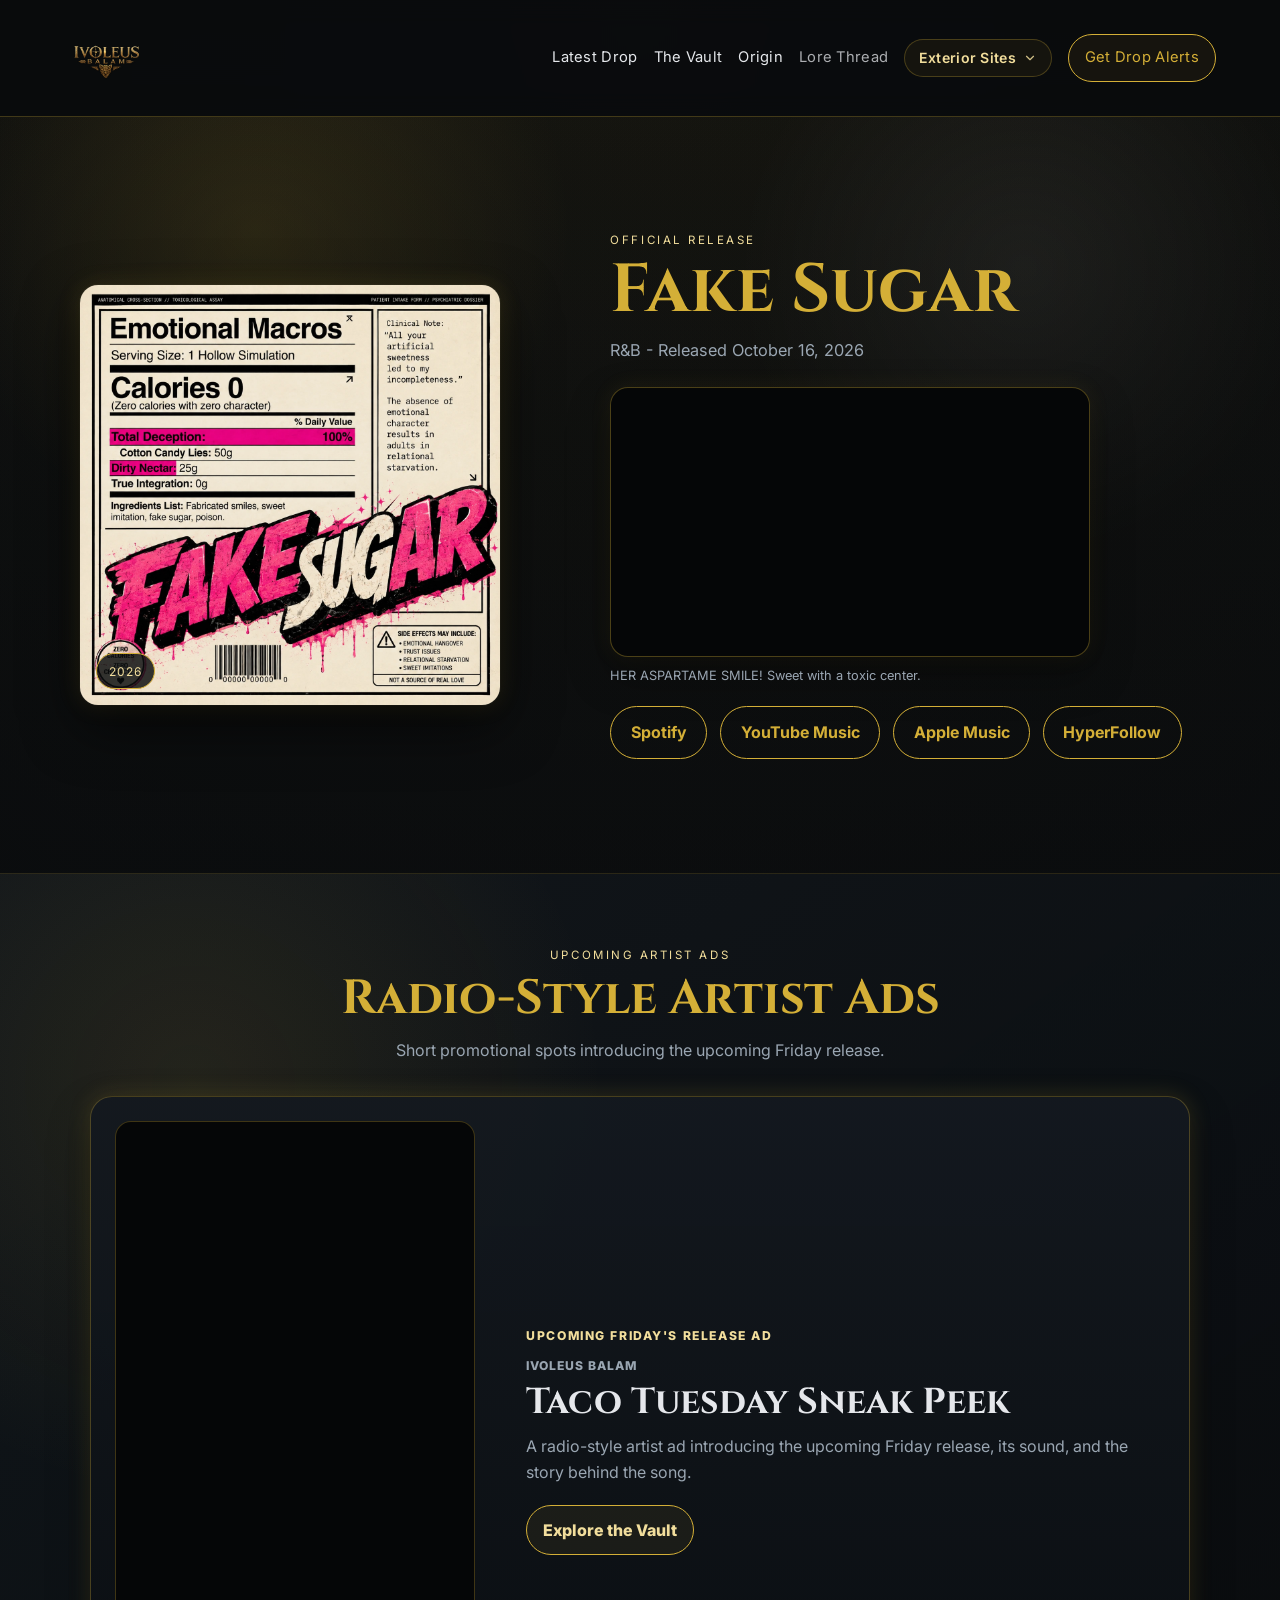
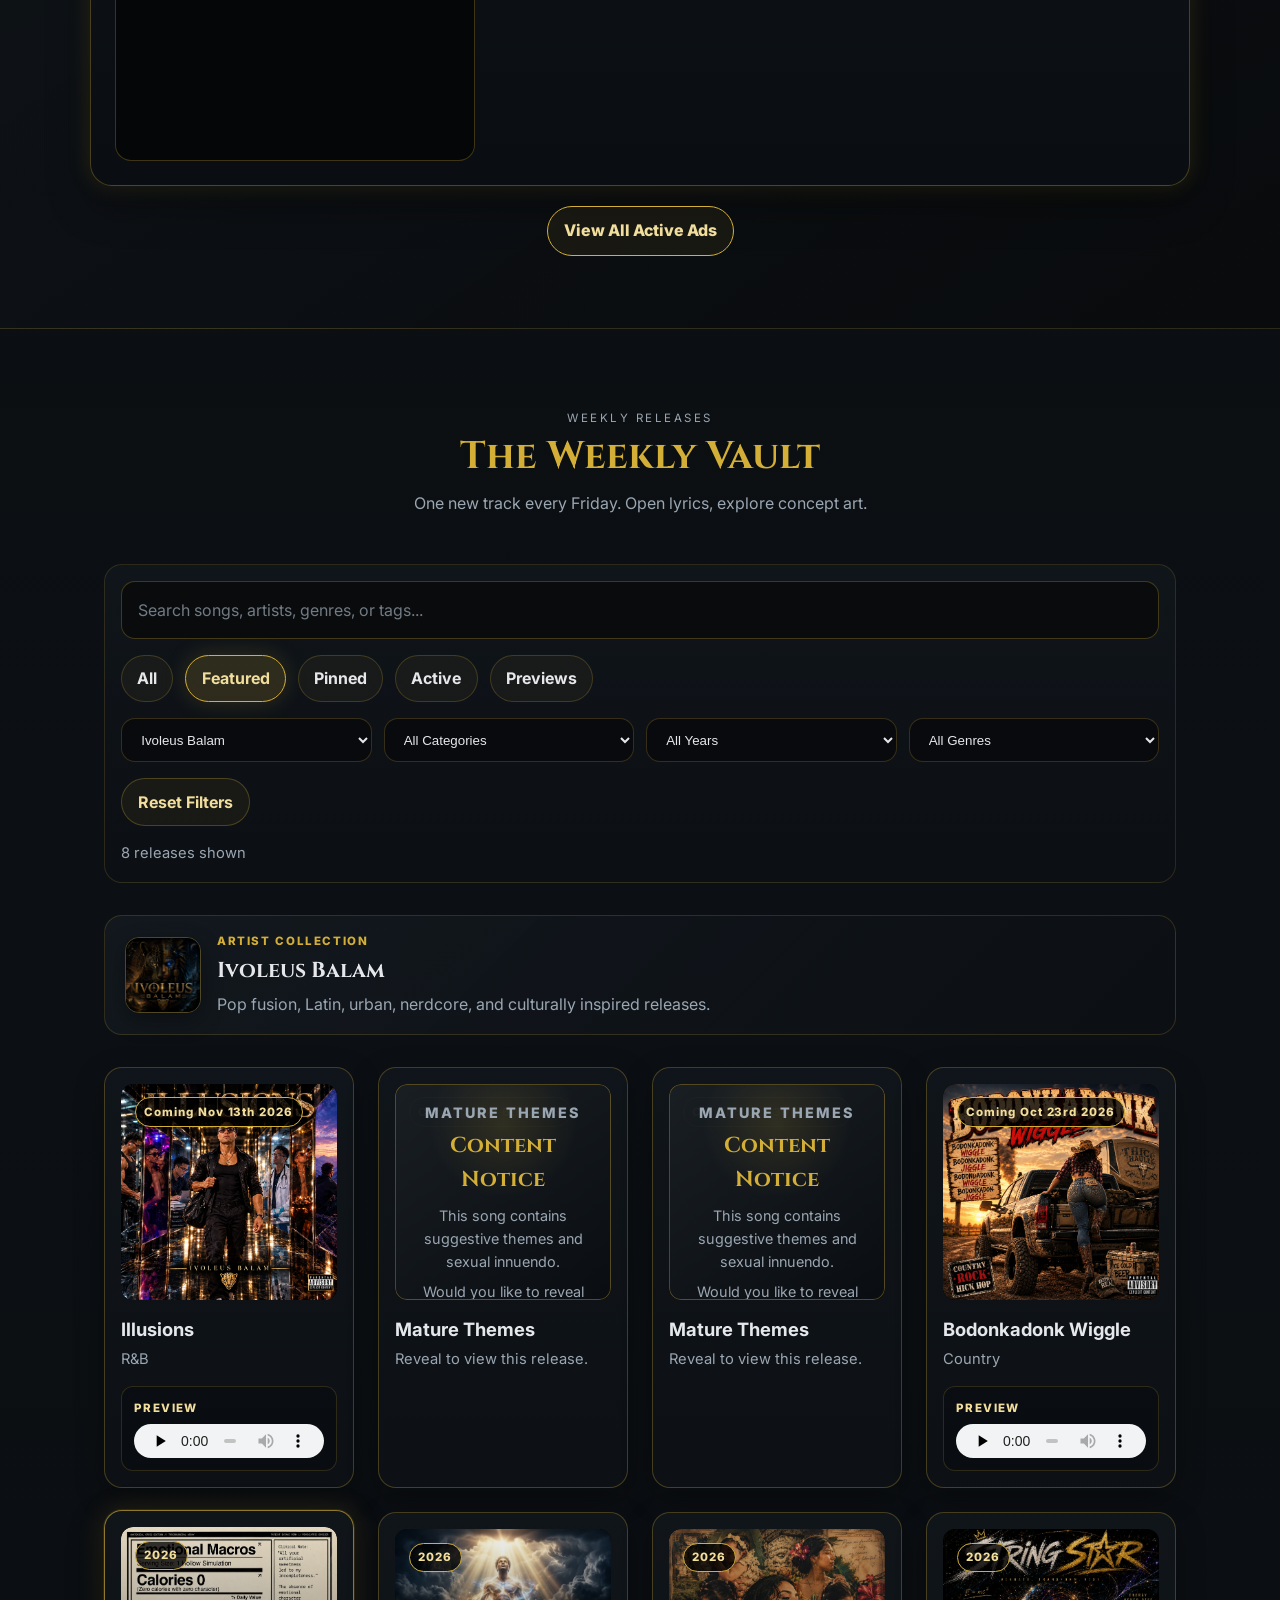
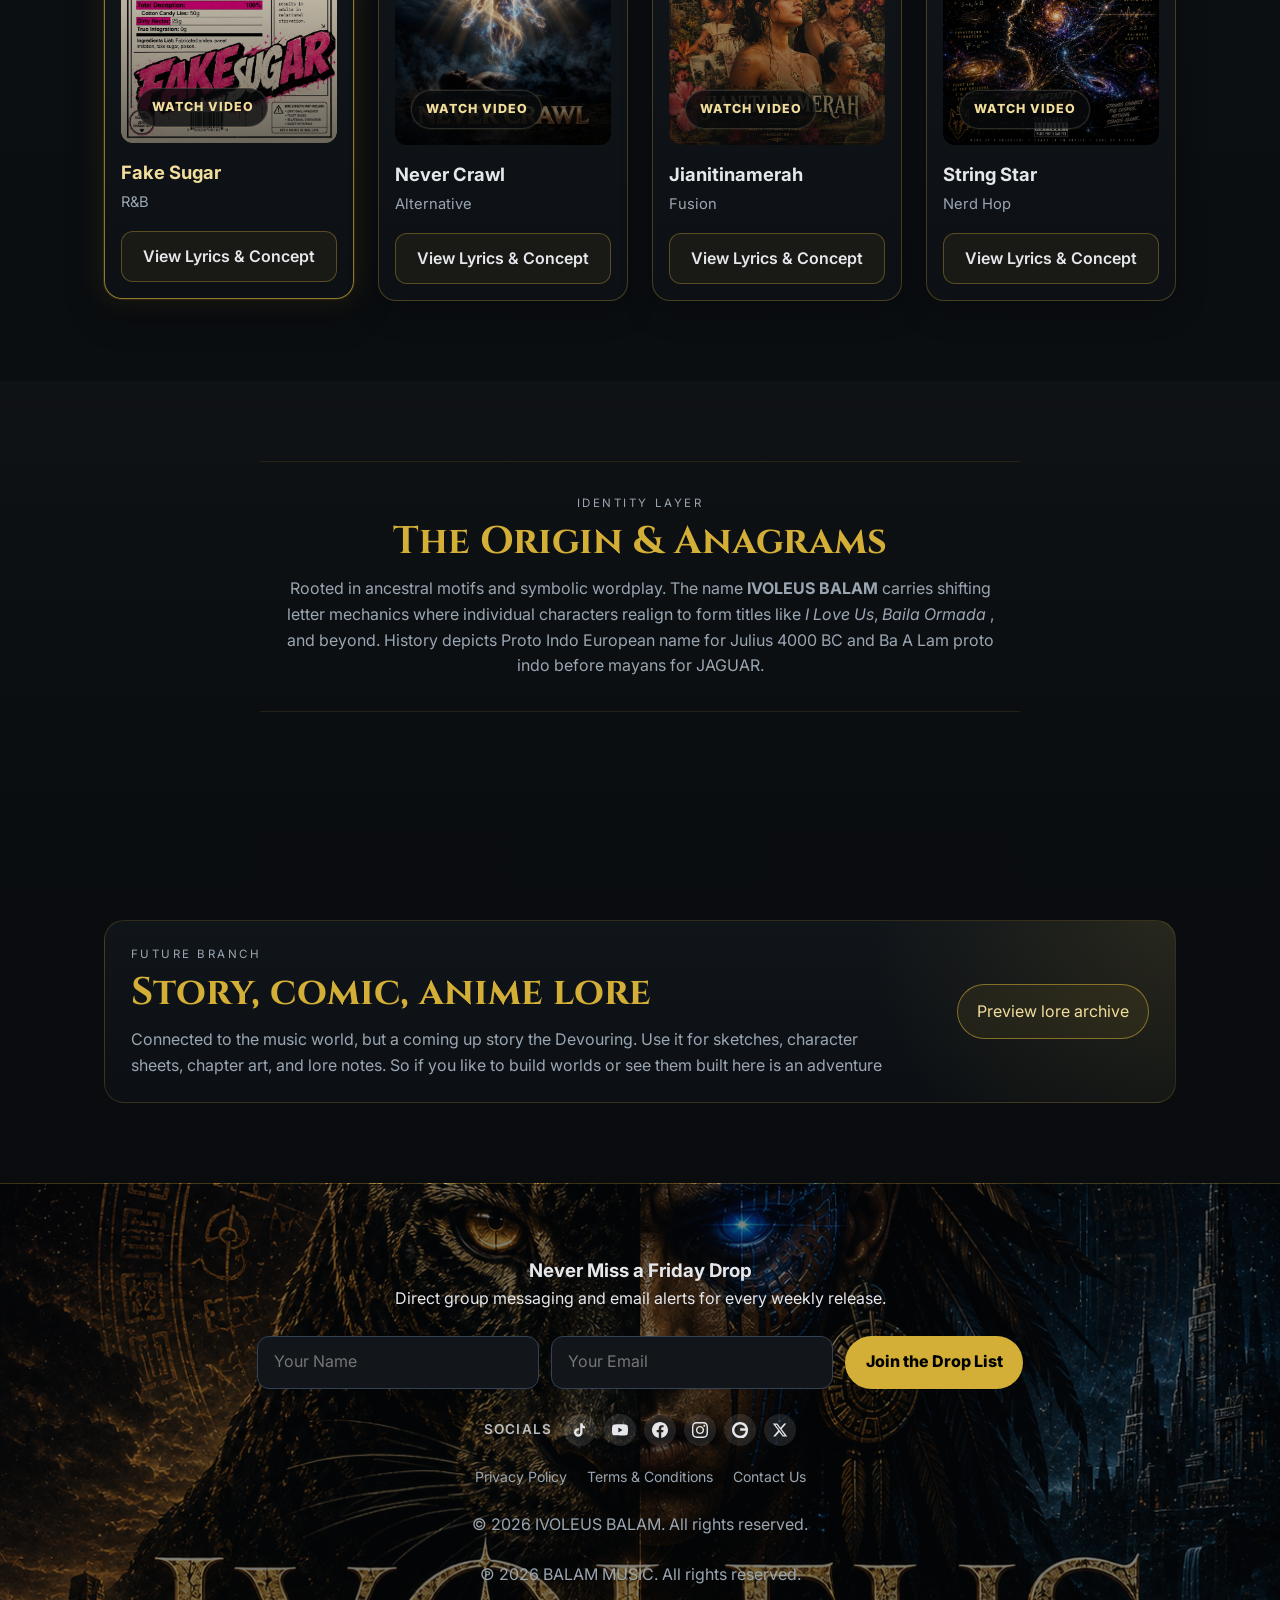
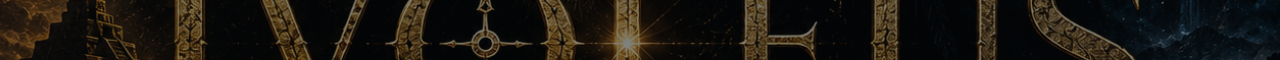
==== index.html @ 0737fce9 "fixed hero not" ====
<!DOCTYPE html>
<html lang="en">
<head>
  <meta charset="UTF-8">
  <meta name="viewport" content="width=device-width, initial-scale=1.0">
  <meta name="description" content="IVOLEUS BALAM official music vault with weekly releases, lyrics, and concept art.">




  <!-- Web App Manifest link for Android/Chrome -->
<link rel="manifest" href="assets/data/manifest.json" />
<meta name="theme-color" content="#ffffff" />

<!-- iOS / Apple Specific Meta Tags -->
<meta name="apple-mobile-web-app-capable" content="yes" />
<meta name="apple-mobile-web-app-status-bar-style" content="black-translucent" />
<meta name="apple-mobile-web-app-title" content="App Name" />

<link rel="icon" type="image/x-icon" href="/favicon.ico">
  <link rel="icon" type="image/png" sizes="32x32" href="https://ivoleusbalam.com/assets/images/ivoleus.png">
  <link rel="icon" type="image/png" sizes="16x16" href="https://ivoleusbalam.com/assets/images/ivoleus.png">

<!-- iOS Home Screen App Icon -->
<link rel="apple-touch-icon" href="https://ivoleusbalam.com/assets/images/ivoleus.png" />
<link rel="apple-touch-icon" sizes="180x180" href="https://ivoleusbalam.com/assets/images/ivoleus.png" />
  <!-- Primary Open Graph Tags -->
<meta property="og:title" content="Ivoleus Music Drop-Lists" />
<meta property="og:description" content="Official website for ivoleus Balam. Stream the latest tracks, watch music videos on YouTube, and listen on Spotify, Apple Music, and Amazon Music." />
<meta property="og:image" content="https://ivoleusbalam.com/assets/images/ivoleus.png" />
<meta property="og:url" content="https://ivoleusbalam.com" />
<meta property="og:type" content="website" />
<meta name="twitter:card" content="summary_large_image" />
<meta name="twitter:image" content="https://ivoleusbalam.com/assets/images/ivoleus.png" />
<!-- Meta Pixel Code -->
<script>
!function(f,b,e,v,n,t,s)
{if(f.fbq)return;n=f.fbq=function(){n.callMethod?
n.callMethod.apply(n,arguments):n.queue.push(arguments)};
if(!f._fbq)f._fbq=n;n.push=n;n.loaded=!0;n.version='2.0';
n.queue=[];t=b.createElement(e);t.async=!0;
t.src=v;s=b.getElementsByTagName(e)[0];
s.parentNode.insertBefore(t,s)}(window, document,'script',
'https://connect.facebook.net/en_US/fbevents.js');
fbq('init', '1339249984859421');
fbq('track', 'PageView');
</script>
<noscript><img height="1" width="1" style="display:none"
src="https://www.facebook.com/tr?id=1339249984859421&ev=PageView&noscript=1"
/></noscript>
<!-- End Meta Pixel Code -->

<!-- Optional Twitter/X Card Support -->

  <title>IVOLEUS BALAM | Official Music Vault</title>
  <link rel="preconnect" href="https://fonts.googleapis.com">
  <link rel="preconnect" href="https://fonts.gstatic.com" crossorigin>
  <link rel="stylesheet" href="assets/style/style.css">
  <link href="https://fonts.googleapis.com/css2?family=Cinzel:wght@500;700;900&family=Inter:wght@300;400;600;700&display=swap" rel="stylesheet">
<!-- Basic Meta Tags -->
<meta name="description" content="Official website for ivoleus Balam. Stream the latest tracks, watch music videos on YouTube, and listen on Spotify, Apple Music, and Amazon Music.">

<!-- Open Graph / Facebook / iMessage Tags -->
<meta property="og:type" content="website">
<meta property="og:url" content="https://ivoleusbalam.com/">
<meta property="og:title" content="Ivoleus Balam | Official Music & Releases">
<meta property="og:description" content="Stream the latest releases, watch official music videos, and find all streaming platforms.">
<meta property="og:image" content="https://ivoleusbalam.com/social-preview.png">

<!-- Twitter Card Tags -->
<meta name="twitter:card" content="summary_large_image">
<meta name="twitter:title" content="Ivoleus Balam | Official Music & Releases">
<meta name="twitter:description" content="Stream the latest releases, watch official music videos, and find all streaming platforms.">
<meta name="twitter:image" content="https://ivoleusbalam.com/social-preview.png">

</head>
<body>
  <a class="skip-link" href="#featured">Skip to content</a>

  <header class="navbar">
    <div class="logo-container">
      <img src="assets/images/logo.png" alt="Ivoleus Balam emblem" class="nav-logo">
    </div>
    <nav class="nav-links" aria-label="Primary">
      <a href="#featured">Latest Drop</a>
      <a href="#vault">The Vault</a>
      <a href="#about">Origin</a>
      <a class="nav-link-subtle" href="lore.html">Lore Thread</a>

      <div class="nav-dropdown" id="external-sites-dropdown">
        <button 
          type="button" 
          class="dropdown-trigger" 
          aria-expanded="false" 
          aria-haspopup="true"
          id="dropdown-trigger-btn"
        >
          <span>Exterior Sites</span>
          <svg class="dropdown-arrow" viewBox="0 0 24 24" width="14" height="14" fill="none" stroke="currentColor" stroke-width="2" stroke-linecap="round" stroke-linejoin="round">
            <polyline points="6 9 12 15 18 9"></polyline>
          </svg>
        </button>

        <ul class="dropdown-menu" role="menu" aria-labelledby="dropdown-trigger-btn">
          <li role="none">
            <a href="https://www.amazon.com/s?k=yo+voy+ivoleus+balam&crid=3LBBTJWZ65AWC&sprefix=yo+voy+ivoleus+bala%2Caps%2C390&ref=nb_sb_noss_1" target="_blank" rel="noopener noreferrer" role="menuitem" class="dropdown-item">
              <span class="item-title">Amazon</span>
              <span class="item-desc">Purchase</span>
            </a>
          </li>
          <li role="none">
            <a href="https://music.apple.com/us/artist/ivoleus-balam/6800446227" target="_blank" rel="noopener noreferrer" role="menuitem" class="dropdown-item">
              <span class="item-title">Apple Music</span>
              <span class="item-desc">Lossless audio</span>
            </a>
          </li>
          <li role="none">
            <a href="https://www.iheart.com/artist/ivoleus-balam-51867255/songs/yo-voy-424318050" target="_blank" rel="noopener noreferrer" role="menuitem" class="dropdown-item">
              <span class="item-title">I Heart Radio</span>
              <span class="item-desc">Fire</span>
            </a>
          </li>
          <li role="none">
            <a href="https://ubgreater.online" target="_blank" rel="noopener noreferrer" role="menuitem" class="dropdown-item">
              <span class="item-title">UB Greater</span>
              <span class="item-desc">UB Greater MERCH</span>
            </a>
          </li>
          <li class="dropdown-divider" role="separator"></li>
          <li role="none">
            <a href="https://esmeraldastreasures.myshopify.com" target="_blank" rel="noopener noreferrer" role="menuitem" class="dropdown-item">
              <span class="item-title">Esmeraldas Treaures</span>
              <span class="item-desc">Unique Artistic Crystals and More</span>
            </a>
          </li>
          </ul>
      </div>

      <a href="#subscribe" class="btn-primary-sm">Get Drop Alerts</a>

      

    </nav>
  </header>

  <main>
    <section id="featured" class="hero">
      <div class="hero-overlay" aria-hidden="true"></div>
      <div class="hero-content">
        <div class="artwork-wrapper">
          <img id="hero-cover" src="assets/images/ivoleus.png" alt="Music-cover" class="hero-cover">
          <div id="hero-content-gate" class="content-gate hero-content-gate" hidden></div>
          <span id="hero-badge" class="badge">Week 01 Single</span>
        </div>
        <div class="player-details">
          <p id="hero-eyebrow" class="eyebrow">Official Release</p>
          <h1 id="hero-title" class="track-title">IVOLEUS</h1>
          <p id="hero-meta" class="track-meta">Pop fusion - Released this Friday</p>

          <div class="audio-container">
            <div id="hero-video-player" hidden>
              <div class="hero-youtube-frame">
                <iframe
                  id="hero-youtube-embed"
                  title="Featured YouTube video"
                  loading="lazy"
                  allow="accelerometer; autoplay; clipboard-write; encrypted-media; gyroscope; picture-in-picture; web-share"
                  allowfullscreen></iframe>
              </div>
              <p class="hero-video-note">HER ASPARTAME SMILE! Sweet with a toxic center.</p>
            </div>

            <div id="hero-video-placeholder" class="hero-video-placeholder" hidden>
              The official video will appear here when it is ready.
            </div>

            <div id="hero-preview-player" class="hero-preview-player" hidden>
              <div class="hero-preview-header">
                <div>
                  <p class="hero-preview-kicker">Coming Soon Preview</p>
                  <strong>Listen before the drop</strong>
                </div>
                <span class="hero-preview-badge">Preview</span>
              </div>
              <div class="hero-preview-wave" aria-hidden="true">
                <span></span><span></span><span></span><span></span><span></span><span></span><span></span><span></span><span></span><span></span><span></span><span></span>
              </div>
              <audio id="hero-preview-audio" controls preload="none" aria-label="Featured track preview"></audio>
              <p class="hero-preview-note">A short preview from the upcoming release.</p>
            </div>
          </div>

          <div id="hero-streaming-links" class="streaming-links" aria-label="Streaming links"></div>
        </div>
      </div>
    </section>

    <section id="sneak-peek-section" class="sneak-peek-section" hidden>
      <div class="sneak-peek-inner">
        <div class="sneak-peek-heading">
          <p class="section-kicker">Upcoming artist ads</p>
          <h2>Radio-Style Artist Ads</h2>
          <p>Short promotional spots introducing the upcoming Friday release.</p>
        </div>
        <div id="scheduled-artist-ad" aria-live="polite">
          <p class="sneak-peek-empty">Loading artist ads...</p>
        </div>
        <div class="sneak-peek-directory-link">
          <a id="sneak-peek-all-ads" class="sneak-peek-link" href="ads.html" hidden>View All Active Ads</a>
        </div>
      </div>
    </section>

    <section id="vault" class="vault-section">
      <div class="section-header">
        <p class="section-kicker">Weekly releases</p>
        <h2>The Weekly Vault</h2>
        <p>One new track every Friday. Open lyrics, explore concept art.</p>
      </div>

      <div class="vault-tools" aria-label="Vault search and filters">
        <label class="vault-search">
          <span class="sr-only">Search the vault</span>
          <input id="vault-search-input" type="search" placeholder="Search songs, artists, genres, or tags..." autocomplete="off">
        </label>

        <div class="vault-filters" role="tablist" aria-label="Vault filters">
          <button class="vault-filter" type="button" data-filter="all" aria-pressed="false">All</button>
          <button class="vault-filter is-active" type="button" data-filter="featured" aria-pressed="true">Featured</button>
          <button class="vault-filter" type="button" data-filter="pinned" aria-pressed="false">Pinned</button>
          <button class="vault-filter" type="button" data-filter="active" aria-pressed="false">Active</button>
          <button class="vault-filter" type="button" data-filter="previews" aria-pressed="false">Previews</button>
        </div>

        <div class="vault-selects" aria-label="Vault categories">
          <label class="vault-select">
            <span class="sr-only">Filter by artist</span>
            <select id="vault-artist-filter">
              <option value="ivoleus-balam">Ivoleus Balam</option>
            </select>
          </label>

          <label class="vault-select">
            <span class="sr-only">Filter by primary category</span>
            <select id="vault-category-filter">
              <option value="all">All Categories</option>
            </select>
          </label>

          <label class="vault-select">
            <span class="sr-only">Filter by year</span>
            <select id="vault-year-filter">
              <option value="all">All Years</option>
            </select>
          </label>

          <label class="vault-select">
            <span class="sr-only">Filter by genre</span>
            <select id="vault-genre-filter">
              <option value="all">All Genres</option>
            </select>
          </label>
        </div>

        <div class="vault-actions">
          <button id="vault-reset-filters" class="vault-reset-btn" type="button">Reset Filters</button>
        </div>

        <p id="vault-results-count" class="vault-results-count" aria-live="polite">Loading releases...</p>
      </div>

      <div id="vault-artist-context" class="vault-artist-context" aria-live="polite"></div>

      <div id="vault-grid" class="grid-container" aria-live="polite">
        <p class="vault-loading">Loading releases...</p>
      </div>
    </section>

    <section id="about" class="story-section">
      <div class="story-container">
        <p class="section-kicker">Identity layer</p>
        <h2>The Origin & Anagrams</h2>
        <p>Rooted in ancestral motifs and symbolic wordplay. The name <strong>IVOLEUS BALAM</strong> 
          carries shifting letter mechanics where individual characters realign to form titles like <em>I Love Us</em>, <em>Baila Ormada</em>
          , and beyond. History depicts Proto Indo European name for Julius 4000 BC and Ba A Lam proto indo before mayans for JAGUAR.</p>
      </div>
    </section>

    <section id="lore" class="lore-teaser">
      <div class="lore-teaser-inner">
        <div>
          <p class="section-kicker">Future branch</p>
          <h2>Story, comic, anime lore</h2>
          <p>Connected to the music world, but a coming up story the Devouring. Use it for sketches, 
            character sheets, chapter art, and lore notes. So if you like to build worlds or see them built here is an adventure</p>
        </div>
        <a href="lore.html" class="btn-lore" aria-label="Open the lore archive">Preview lore archive</a>
      </div>
    </section>
  </main>

  <footer id="subscribe" class="site-footer">
  <div class="footer-content">
    <h3>Never Miss a Friday Drop</h3>
    <p>Direct group messaging and email alerts for every weekly release.</p>
    
    <form class="subscribe-form" id="drop-form">
      <label class="sr-only" for="subscriber-name">Your name</label>
      <input id="subscriber-name" name="name" type="text" placeholder="Your Name" required>
      
      <label class="sr-only" for="subscriber-email">Your email</label>
      <input id="subscriber-email" name="email" type="email" placeholder="Your Email" required>
      
      <button type="submit" class="btn-submit" id="submit-btn">Join the Drop List</button>
    </form>

    <div id="response-message" style="display:none; margin-top: 15px;"></div>

    <!-- Socials Section -->
    <div class="footer-socials">
      <span class="socials-label">Socials</span>
      <div class="social-links">
        <!-- TikTok -->
        <a href="https://tiktok.com/@ivoleus.balam" class="social-btn" aria-label="TikTok" target="_blank" rel="noopener noreferrer">
          <svg viewBox="0 0 24 24" width="16" height="16" fill="currentColor"><path d="M19.59 6.69a4.83 4.83 0 0 1-3.77-4.25V2h-3.45v13.67a2.89 2.89 0 0 1-5.2 1.74 2.89 2.89 0 0 1 2.31-4.64 2.93 2.93 0 0 1 .88.13V9.4a6.84 6.84 0 0 0-1-.05A6.33 6.33 0 0 0 3 15.68 6.34 6.34 0 0 0 9.34 22a6.34 6.34 0 0 0 6.34-6.32V8.71a8.3 8.3 0 0 0 3.91 1.07v-3.09z"/></svg>
        </a>

        <!-- YouTube -->
        <a href="https://youtube.com/@IvoleusBalam" class="social-btn" aria-label="YouTube" target="_blank" rel="noopener noreferrer">
          <svg viewBox="0 0 24 24" width="16" height="16" fill="currentColor"><path d="M23.498 6.186a3.016 3.016 0 0 0-2.122-2.136C19.505 3.545 12 3.545 12 3.545s-7.505 0-9.377.505A3.017 3.017 0 0 0 .502 6.186C0 8.07 0 12 0 12s0 3.93.502 5.814a3.016 3.016 0 0 0 2.122 2.136c1.871.505 9.376.505 9.376.505s7.505 0 9.377-.505a3.015 3.015 0 0 0 2.122-2.136C24 15.93 24 12 24 12s0-3.93-.502-5.814zM9.545 15.568V8.432L15.818 12l-6.273 3.568z"/></svg>
        </a>

        <!-- Facebook -->
        <a href="https://facebook.com/ivoleus.balam" class="social-btn" aria-label="Facebook" target="_blank" rel="noopener noreferrer">
          <svg viewBox="0 0 24 24" width="16" height="16" fill="currentColor"><path d="M24 12.073c0-6.627-5.373-12-12-12s-12 5.373-12 12c0 5.99 4.388 10.954 10.125 11.854v-8.385H7.078v-3.47h3.047V9.43c0-3.007 1.792-4.669 4.533-4.669 1.312 0 2.686.235 2.686.235v2.953H15.83c-1.491 0-1.956.925-1.956 1.874v2.25h3.328l-.532 3.47h-2.796v8.385C19.612 23.027 24 18.062 24 12.073z"/></svg>
        </a>

        <!-- Instagram -->
        <a href="https://instagram.com/ivoleus.balam" class="social-btn" aria-label="Instagram" target="_blank" rel="noopener noreferrer">
          <svg viewBox="0 0 24 24" width="16" height="16" fill="currentColor"><path d="M12 2.163c3.204 0 3.584.012 4.85.07 3.252.148 4.771 1.691 4.919 4.919.058 1.265.069 1.645.069 4.849 0 3.205-.012 3.584-.069 4.849-.149 3.225-1.664 4.771-4.919 4.919-1.266.058-1.644.07-4.85.07-3.204 0-3.584-.012-4.849-.07-3.26-.149-4.771-1.699-4.919-4.92-.058-1.265-.07-1.644-.07-4.849 0-3.204.013-3.583.07-4.849.149-3.227 1.664-4.771 4.919-4.919 1.266-.057 1.645-.069 4.849-.069zm0-2.163c-3.259 0-3.667.014-4.947.072-4.358.2-6.78 2.618-6.98 6.98-.059 1.281-.073 1.689-.073 4.948 0 3.259.014 3.668.072 4.948.2 4.358 2.618 6.78 6.98 6.98 1.281.058 1.689.072 4.948.072 3.259 0 3.668-.014 4.948-.072 4.354-.2 6.782-2.618 6.979-6.98.059-1.28.073-1.689.073-4.948 0-3.259-.014-3.667-.072-4.947-.196-4.354-2.617-6.78-6.979-6.98-1.281-.059-1.69-.073-4.949-.073zm0 5.838c-3.403 0-6.162 2.759-6.162 6.162s2.759 6.163 6.162 6.163 6.162-2.759 6.162-6.163c0-3.403-2.759-6.162-6.162-6.162zm0 10.162c-2.209 0-4-1.79-4-4 0-2.209 1.791-4 4-4s4 1.791 4 4c0 2.21-1.791 4-4 4zm6.406-11.845c-.796 0-1.441.645-1.441 1.44s.645 1.44 1.441 1.44c.795 0 1.439-.645 1.439-1.44s-.644-1.44-1.439-1.44z"/></svg>
        </a>

        <!-- Threads -->
        <a href="https://threads.net/@ivoleus.balam" class="social-btn" aria-label="Threads" target="_blank" rel="noopener noreferrer">
          <svg viewBox="0 0 24 24" width="16" height="16" fill="currentColor"><path d="M12.186 24C5.467 24 0 18.533 0 11.814 0 5.094 5.467 0 12.186 0c6.643 0 11.968 5.253 12.012 11.895v.228h-3.682v-.228c-.04-4.607-3.766-8.213-8.33-8.213-4.646 0-8.504 3.858-8.504 8.504s3.858 8.504 8.504 8.504c3.486 0 6.474-2.124 7.747-5.187.322-.77.546-1.603.655-2.478H12.186v-3.682h11.458c.231 1.258.356 2.57.356 3.918 0 6.643-5.253 11.968-11.814 11.968z"/></svg>
        </a>

        <!-- X (formerly Twitter) -->
        <a href="https://x.com/IvoleusBalam" class="social-btn" aria-label="X" target="_blank" rel="noopener noreferrer">
          <svg viewBox="0 0 24 24" width="16" height="16" fill="currentColor"><path d="M18.244 2.25h3.308l-7.227 8.26 8.502 11.24H16.17l-5.214-6.817L4.99 21.75H1.68l7.73-8.835L1.254 2.25H8.08l4.713 6.231zm-1.161 17.52h1.833L7.084 4.126H5.117z"/></svg>
        </a>
      </div>
    </div>

    <div class="footer-legal-links" aria-label="Legal and contact links">
      <a href="privacy.html">Privacy Policy</a>
      <a href="terms.html">Terms &amp; Conditions</a>
      <a href="mailto:jcadmin@ivoleusbalam.com">Contact Us</a>
    </div>

    <p class="copyright">&copy; 2026 IVOLEUS BALAM. All rights reserved.</p>
    <p class="copyright phenogram">&#8471; 2026 BALAM MUSIC. All rights reserved.</p>
  </div>
</footer>

  <script src="assets/javascript/script.js"></script>

<script>
  if ('serviceWorker' in navigator) {
    window.addEventListener('load', () => {
      navigator.serviceWorker.register('/sw.js');
    });
  }
</script>

</body>
</html>
---- assets/style/style.css ----
/* Core theme */
:root {
  --bg-dark: #090b0d;
  --bg-surface: #11161b;
  --bg-surface-2: #151b21;
  --gold-accent: #d4af37;
  --gold-soft: #f2de9c;
  --text-main: #e5e7eb;
  --text-muted: #9aa6b2;
  --border-gold: rgba(212, 175, 55, 0.28);
  --shadow-gold: 0 0 22px rgba(212, 175, 55, 0.18);
  --font-heading: 'Cinzel', serif;
  --font-body: 'Inter', sans-serif;
}

* {
  margin: 0;
  padding: 0;
  box-sizing: border-box;
}

html {
  scroll-behavior: smooth;
}

body {
  background:
    radial-gradient(circle at top, rgba(212, 175, 55, 0.08), transparent 30%),
    linear-gradient(180deg, #090b0d 0%, #0c1014 52%, #090b0d 100%);
  color: var(--text-main);
  font-family: var(--font-body);
  line-height: 1.6;
}

img {
  display: block;
  max-width: 100%;
}

a,
button,
input {
  font: inherit;
}

a {
  color: inherit;
}

.skip-link {
  position: absolute;
  left: 1rem;
  top: 1rem;
  z-index: 1100;
  padding: 0.75rem 1rem;
  background: #000;
  color: var(--gold-soft);
  border: 1px solid var(--gold-accent);
  transform: translateY(-140%);
  transition: transform 0.2s ease;
}

.skip-link:focus {
  transform: translateY(0);
}

.navbar {
  display: flex;
  justify-content: space-between;
  align-items: center;
  gap: 1rem;
  padding: 1rem 5%;
  background: rgba(9, 11, 13, 0.88);
  backdrop-filter: blur(12px);
  position: sticky;
  top: 0;
  z-index: 1000;
  border-bottom: 1px solid var(--border-gold);
}

.logo-container {
  flex: 0 0 auto;
}

.nav-logo {
  height: 84px;
  width: auto;
  object-fit: contain;
}

.nav-links {
  display: flex;
  align-items: center;
  gap: 1rem;
  flex-wrap: wrap;
  justify-content: flex-end;
}

.nav-links a {
  text-decoration: none;
  color: var(--text-main);
  font-size: 0.92rem;
  letter-spacing: 0.02em;
  transition: color 0.25s ease, opacity 0.25s ease, transform 0.25s ease;
}

.nav-links a:hover,
.nav-links a:focus-visible {
  color: var(--gold-accent);
}

.nav-link-subtle {
  opacity: 0.74;
}

.contact{
   text-decoration: none;
  color: var(--text-main);
  font-size: 0.92rem;
  letter-spacing: 0.02em;
  transition: color 0.25s ease, opacity 0.25s ease, transform 0.25s ease;
}

.contact:hover,
.contact:focus-visible {
  color: var(--gold-accent);
}

.btn-primary-sm,
.btn-lore,
.btn-submit,
.btn-stream,
.btn-lyrics {
  transition: transform 0.2s ease, box-shadow 0.2s ease, background 0.2s ease, color 0.2s ease, border-color 0.2s ease;
}

.btn-primary-sm {
  display: inline-flex;
  align-items: center;
  justify-content: center;
  padding: 0.7rem 1rem;
  border-radius: 999px;
  border: 1px solid var(--gold-accent);
  color: var(--gold-accent) !important;
  background: rgba(212, 175, 55, 0.06);
}

.btn-primary-sm:hover,
.btn-primary-sm:focus-visible {
  background: rgba(212, 175, 55, 0.14);
  box-shadow: var(--shadow-gold);
}

.btn-primary-sm:hover,
.btn-lore:hover,
.btn-submit:hover,
.btn-stream:hover,
.btn-lyrics:hover {
  transform: translateY(-1px);
}

.hero {
  position: relative;
  min-height: 84vh;
  display: flex;
  align-items: center;
  justify-content: center;
  padding: 4.5rem 5%;
  overflow: hidden;
}

.hero-overlay {
  position: absolute;
  inset: 0;
  background:
    linear-gradient(180deg, rgba(9, 11, 13, 0.2), rgba(9, 11, 13, 0.72)),
    radial-gradient(circle at 20% 15%, rgba(212, 175, 55, 0.18), transparent 26%),
    radial-gradient(circle at 80% 20%, rgba(255, 255, 255, 0.08), transparent 24%);
  pointer-events: none;
}

.hero-content {
  position: relative;
  z-index: 1;
  display: grid;
  grid-template-columns: minmax(280px, 0.9fr) minmax(320px, 1.1fr);
  gap: clamp(1.5rem, 4vw, 3rem);
  width: min(1120px, 100%);
  align-items: center;
}

.artwork-wrapper {
  position: relative;
  justify-self: center;
}

.hero-cover {
  width: min(100%, 420px);
  border-radius: 18px;
  box-shadow: 0 20px 55px rgba(0, 0, 0, 0.62), 0 0 0 1px rgba(255, 255, 255, 0.04), var(--shadow-gold);
}

.badge {
  position: absolute;
  left: 1rem;
  bottom: 1rem;
  padding: 0.45rem 0.75rem;
  border-radius: 999px;
  background: rgba(9, 11, 13, 0.82);
  border: 1px solid var(--gold-accent);
  color: var(--gold-soft);
  font-size: 0.75rem;
  letter-spacing: 0.08em;
  text-transform: uppercase;
}

.player-details {
  max-width: 640px;
}

.eyebrow,
.section-kicker {
  margin-bottom: 0.55rem;
  color: var(--gold-soft);
  text-transform: uppercase;
  letter-spacing: 0.22em;
  font-size: 0.72rem;
}

.track-title {
  font-family: var(--font-heading);
  font-size: clamp(2.4rem, 6vw, 4.25rem);
  line-height: 0.98;
  color: var(--gold-accent);
  margin-bottom: 0.75rem;
}

.track-meta {
  color: var(--text-muted);
  margin-bottom: 1.5rem;
  font-size: 1.02rem;
}

.audio-container {
  margin: 1.5rem 0 1.25rem;
}

#hero-video-player[hidden],
.hero-preview-player[hidden],
.hero-video-placeholder[hidden],
.content-gate[hidden] {
  display: none;
}

.hero-youtube-frame {
  width: min(100%, 480px);
  min-height: 200px;
  aspect-ratio: 16 / 9;
  overflow: hidden;
  border: 1px solid rgba(212, 175, 55, 0.34);
  border-radius: 18px;
  background: #050607;
  box-shadow: 0 18px 42px rgba(0, 0, 0, 0.34), 0 0 22px rgba(212, 175, 55, 0.08);
}

.hero-youtube-frame iframe {
  display: block;
  width: 100%;
  height: 100%;
  border: 0;
}

.hero-video-note {
  margin-top: 0.55rem;
  color: var(--text-muted);
  font-size: 0.8rem;
}

.hero-video-placeholder {
  padding: 1.25rem;
  border: 1px solid rgba(212, 175, 55, 0.18);
  border-radius: 18px;
  background: rgba(9, 11, 13, 0.54);
  color: var(--text-muted);
}

.hero-preview-player {
  padding: 1.2rem 1.25rem 1rem;
  border: 1px solid rgba(212, 175, 55, 0.42);
  border-radius: 20px;
  background:
    radial-gradient(circle at 88% 12%, rgba(212, 175, 55, 0.16), transparent 34%),
    linear-gradient(145deg, rgba(26, 31, 36, 0.98), rgba(10, 14, 18, 0.98));
  box-shadow: 0 18px 42px rgba(0, 0, 0, 0.3), 0 0 24px rgba(212, 175, 55, 0.1);
}

.hero-preview-header {
  display: flex;
  align-items: flex-start;
  justify-content: space-between;
  gap: 1rem;
}

.hero-preview-kicker {
  margin-bottom: 0.25rem;
  color: var(--gold-soft);
  font-size: 0.72rem;
  font-weight: 800;
  letter-spacing: 0.16em;
  text-transform: uppercase;
}

.hero-preview-header strong {
  color: var(--text-main);
  font-size: 1.05rem;
}

.hero-preview-badge {
  padding: 0.35rem 0.6rem;
  border: 1px solid var(--gold-accent);
  border-radius: 999px;
  color: var(--gold-soft);
  font-size: 0.68rem;
  font-weight: 800;
  letter-spacing: 0.1em;
  text-transform: uppercase;
  white-space: nowrap;
}

.hero-preview-wave {
  display: flex;
  align-items: center;
  gap: 0.28rem;
  height: 3.2rem;
  margin: 1rem 0 0.85rem;
  opacity: 0.82;
}

.hero-preview-wave span {
  flex: 1;
  min-width: 0.2rem;
  height: 38%;
  border-radius: 999px;
  background: linear-gradient(180deg, var(--gold-soft), var(--gold-accent));
  box-shadow: 0 0 10px rgba(212, 175, 55, 0.16);
}

.hero-preview-wave span:nth-child(2),
.hero-preview-wave span:nth-child(8) {
  height: 72%;
}

.hero-preview-wave span:nth-child(3),
.hero-preview-wave span:nth-child(10) {
  height: 52%;
}

.hero-preview-wave span:nth-child(4),
.hero-preview-wave span:nth-child(7),
.hero-preview-wave span:nth-child(11) {
  height: 88%;
}

.hero-preview-wave span:nth-child(5),
.hero-preview-wave span:nth-child(9) {
  height: 62%;
}

.hero-preview-wave span:nth-child(6) {
  height: 100%;
}

.hero-preview-player audio {
  display: block;
  width: 100%;
  height: 42px;
}

.hero-preview-note {
  margin-top: 0.6rem;
  color: var(--text-muted);
  font-size: 0.82rem;
}

.content-gate {
  display: flex;
  align-items: center;
  justify-content: center;
  box-sizing: border-box;
  border: 1px solid rgba(212, 175, 55, 0.34);
  background:
    radial-gradient(circle at 50% 18%, rgba(212, 175, 55, 0.14), transparent 36%),
    linear-gradient(145deg, rgba(26, 31, 36, 0.98), rgba(10, 14, 18, 0.98));
  color: var(--text-main);
  text-align: center;
}

.hero-content-gate {
  width: min(100%, 420px);
  min-height: 280px;
  aspect-ratio: 1;
  padding: 2rem;
  border-radius: 18px;
  box-shadow: 0 20px 55px rgba(0, 0, 0, 0.42), var(--shadow-gold);
}

.card-content-gate {
  position: absolute;
  inset: 0;
  z-index: 4;
  padding: 1rem;
  border-radius: 12px;
  overflow-y: auto;
  overscroll-behavior: contain;
  scrollbar-width: thin;
}

.content-gate-copy {
  width: min(100%, 360px);
}

.card-content-gate .content-gate-copy {
  width: 100%;
  margin: auto;
}

.content-gate-kicker {
  margin-bottom: 0.45rem;
  color: var(--gold-soft);
  font-size: 0.72rem;
  font-weight: 800;
  letter-spacing: 0.14em;
  text-transform: uppercase;
}

.content-gate h3 {
  margin-bottom: 0.55rem;
  color: var(--gold-accent);
  font-family: var(--font-heading);
  font-size: 1.35rem;
}

.content-gate p {
  margin-bottom: 0.65rem;
  color: var(--text-muted);
  font-size: 0.9rem;
}

.hero-content-gate .content-gate p {
  font-size: 0.95rem;
}

.card-content-gate .content-gate-kicker {
  margin-bottom: 0.3rem;
}

.card-content-gate h3 {
  margin-bottom: 0.4rem;
  font-size: clamp(1.05rem, 4vw, 1.35rem);
}

.card-content-gate p {
  margin-bottom: 0.45rem;
  font-size: clamp(0.76rem, 2.5vw, 0.9rem);
}

.btn-reveal-content {
  margin-top: 0.45rem;
  padding: 0.7rem 1rem;
  border: 1px solid var(--gold-accent);
  border-radius: 999px;
  background: rgba(212, 175, 55, 0.08);
  color: var(--gold-soft);
  font: inherit;
  font-size: 0.82rem;
  font-weight: 800;
  cursor: pointer;
  position: relative;
  z-index: 1;
}

.btn-reveal-content:hover,
.btn-reveal-content:focus-visible {
  background: var(--gold-accent);
  color: #050505;
  box-shadow: var(--shadow-gold);
}

.card-play-btn:focus-visible,
.btn-stream:focus-visible,
.btn-lyrics:focus-visible,
.btn-submit:focus-visible,
.btn-lore:focus-visible,
nav a:focus-visible,
input:focus-visible {
  outline: 2px solid var(--gold-soft);
  outline-offset: 2px;
}

.streaming-links {
  display: flex;
  flex-wrap: wrap;
  gap: 0.85rem;
}

.btn-stream {
  display: inline-flex;
  align-items: center;
  justify-content: center;
  padding: 0.8rem 1.2rem;
  border-radius: 999px;
  text-decoration: none;
  font-weight: 700;
  border: 1px solid var(--gold-accent);
  color: var(--gold-accent);
  background: transparent;
}

.btn-stream:hover,
.btn-stream:focus-visible {
  background: var(--gold-accent);
  color: #050505;
  box-shadow: var(--shadow-gold);
}

.btn-stream.is-placeholder {
  opacity: 0.55;
  cursor: not-allowed;
  background: rgba(212, 175, 55, 0.04);
  color: var(--text-muted);
  box-shadow: none;
}

.btn-stream.is-placeholder:hover,
.btn-stream.is-placeholder:focus-visible {
  background: rgba(212, 175, 55, 0.04);
  color: var(--text-muted);
  box-shadow: none;
  transform: none;
}

.vault-section,
.story-section,
.lore-teaser {
  padding: 5rem 5%;
}

.vault-section {
  max-width: 1200px;
  margin: 0 auto;
}

.sneak-peek-section[hidden] {
  display: none;
}

.sneak-peek-section {
  padding: 4.5rem 5%;
  border-top: 1px solid rgba(212, 175, 55, 0.16);
  border-bottom: 1px solid rgba(212, 175, 55, 0.16);
  background:
    radial-gradient(circle at 15% 20%, rgba(212, 175, 55, 0.1), transparent 30%),
    linear-gradient(145deg, rgba(17, 22, 27, 0.95), rgba(9, 11, 13, 0.98));
}

.sneak-peek-inner,
.ads-page-heading,
.sneak-peek-directory {
  width: min(1100px, 100%);
  margin: 0 auto;
}

.sneak-peek-heading,
.ads-page-heading {
  max-width: 760px;
  margin: 0 auto 2rem;
  text-align: center;
}

.sneak-peek-heading h2,
.ads-page-heading h1 {
  margin-bottom: 0.75rem;
  color: var(--gold-accent);
  font-family: var(--font-heading);
  font-size: clamp(2rem, 4vw, 3rem);
  line-height: 1.1;
}

.sneak-peek-heading p:last-child,
.ads-page-heading p:last-child {
  color: var(--text-muted);
}

.sneak-peek-card {
  display: grid;
  grid-template-columns: minmax(220px, 360px) minmax(0, 1fr);
  align-items: center;
  gap: clamp(1.5rem, 4vw, 3.5rem);
  padding: clamp(1rem, 3vw, 1.5rem);
  border: 1px solid rgba(212, 175, 55, 0.3);
  border-radius: 22px;
  background: linear-gradient(180deg, rgba(20, 25, 31, 0.95), rgba(10, 14, 18, 0.98));
  box-shadow: 0 18px 42px rgba(0, 0, 0, 0.34), var(--shadow-gold);
}

.sneak-peek-video-frame {
  width: min(100%, 360px);
  aspect-ratio: 9 / 16;
  justify-self: center;
  overflow: hidden;
  border: 1px solid rgba(212, 175, 55, 0.28);
  border-radius: 16px;
  background: #050607;
}

.sneak-peek-video-frame iframe {
  display: block;
  width: 100%;
  height: 100%;
  border: 0;
}

.sneak-peek-video-placeholder {
  display: flex;
  align-items: center;
  justify-content: center;
  padding: 1.5rem;
  color: var(--text-muted);
  text-align: center;
}

.sneak-peek-copy {
  min-width: 0;
}

.sneak-peek-kicker,
.sneak-peek-artist {
  color: var(--gold-soft);
  font-size: 0.76rem;
  font-weight: 800;
  letter-spacing: 0.13em;
  text-transform: uppercase;
}

.sneak-peek-artist {
  margin-top: 0.65rem;
  color: var(--text-muted);
  letter-spacing: 0.08em;
}

.sneak-peek-copy h3 {
  margin: 0.45rem 0 0.65rem;
  color: var(--text-main);
  font-family: var(--font-heading);
  font-size: clamp(1.5rem, 3vw, 2.25rem);
  line-height: 1.15;
}

.sneak-peek-release {
  margin-bottom: 0.65rem;
  color: var(--gold-soft);
}

.sneak-peek-copy > p:last-of-type {
  color: var(--text-muted);
}

.sneak-peek-actions,
.sneak-peek-directory-link {
  margin-top: 1.25rem;
}

.sneak-peek-link {
  display: inline-flex;
  align-items: center;
  justify-content: center;
  padding: 0.7rem 1rem;
  border: 1px solid var(--gold-accent);
  border-radius: 999px;
  color: var(--gold-soft);
  background: rgba(212, 175, 55, 0.07);
  font-weight: 800;
  text-decoration: none;
}

.sneak-peek-link:hover,
.sneak-peek-link:focus-visible {
  color: #050505;
  background: var(--gold-accent);
  box-shadow: var(--shadow-gold);
}

.sneak-peek-directory-link {
  text-align: center;
}

.sneak-peek-grid {
  display: grid;
  grid-template-columns: repeat(auto-fit, minmax(250px, 1fr));
  gap: 1.5rem;
}

.sneak-peek-grid .sneak-peek-card {
  display: flex;
  flex-direction: column;
  align-items: stretch;
  gap: 1.25rem;
}

.sneak-peek-grid .sneak-peek-video-frame {
  width: min(100%, 280px);
}

.sneak-peek-empty {
  padding: 2rem 1rem;
  color: var(--text-muted);
  text-align: center;
}

.ads-page {
  min-height: 70vh;
  padding: 5rem 5%;
}

.ads-page-footer {
  padding-top: 2.5rem;
  padding-bottom: 2.5rem;
}

.section-header,
.story-container {
  text-align: center;
  margin: 0 auto 3rem;
  max-width: 760px;
}

.section-header h2,
.story-container h2,
.lore-teaser h2 {
  font-family: var(--font-heading);
  color: var(--gold-accent);
  font-size: clamp(1.9rem, 3vw, 2.7rem);
  line-height: 1.1;
  margin-bottom: 0.8rem;
}

.section-header p,
.story-container p,
.lore-teaser p {
  color: var(--text-muted);
}

.grid-container {
  display: grid;
  grid-template-columns: repeat(3, minmax(0, 1fr));
  gap: 1.5rem;
}

@media (min-width: 1200px) {
  .grid-container {
    grid-template-columns: repeat(4, minmax(0, 1fr));
  }
}

@media (max-width: 920px) {
  .grid-container {
    grid-template-columns: repeat(2, minmax(0, 1fr));
  }
}

@media (max-width: 640px) {
  .grid-container {
    grid-template-columns: 1fr;
  }
}

.vault-tools {
  display: grid;
  gap: 1rem;
  margin: 0 auto 2rem;
  padding: 1rem;
  border: 1px solid rgba(212, 175, 55, 0.16);
  border-radius: 18px;
  background: linear-gradient(180deg, rgba(17, 22, 27, 0.92), rgba(12, 16, 20, 0.98));
}

.vault-artist-context {
  display: flex;
  align-items: center;
  gap: 1rem;
  margin: 0 auto 2rem;
  padding: 1rem 1.25rem;
  border: 1px solid rgba(212, 175, 55, 0.18);
  border-radius: 18px;
  background: linear-gradient(135deg, rgba(20, 25, 31, 0.92), rgba(12, 16, 20, 0.98));
}

.vault-artist-context img {
  width: 76px;
  height: 76px;
  flex: 0 0 76px;
  object-fit: cover;
  border: 1px solid rgba(212, 175, 55, 0.32);
  border-radius: 14px;
  box-shadow: 0 8px 22px rgba(0, 0, 0, 0.32);
}

.vault-artist-context-copy {
  min-width: 0;
}

.vault-artist-kicker {
  margin: 0 0 0.2rem;
  color: var(--gold-accent);
  font-size: 0.72rem;
  font-weight: 800;
  letter-spacing: 0.14em;
  text-transform: uppercase;
}

.vault-artist-context h3 {
  margin: 0;
  color: var(--text-main);
  font-family: var(--font-heading);
  font-size: 1.35rem;
}

.vault-artist-context p:last-child {
  margin: 0.25rem 0 0;
  color: var(--text-muted);
}

.vault-search input {
  width: 100%;
  padding: 0.95rem 1rem;
  border-radius: 14px;
  border: 1px solid rgba(212, 175, 55, 0.28);
  background: rgba(9, 11, 13, 0.9);
  color: var(--text-main);
}

.vault-search input::placeholder {
  color: rgba(154, 166, 178, 0.72);
}

.vault-search input:focus-visible {
  border-color: var(--gold-accent);
}

.vault-selects {
  display: grid;
  grid-template-columns: repeat(auto-fit, minmax(180px, 1fr));
  gap: 0.75rem;
}

.vault-select select {
  width: 100%;
  padding: 0.78rem 0.95rem;
  border-radius: 14px;
  border: 1px solid rgba(212, 175, 55, 0.22);
  background: rgba(9, 11, 13, 0.9);
  color: var(--text-main);
  cursor: pointer;
}

.vault-select select:focus-visible {
  border-color: var(--gold-accent);
  outline: none;
}

.vault-filters {
  display: flex;
  flex-wrap: wrap;
  gap: 0.75rem;
}

.vault-filter {
  padding: 0.6rem 0.95rem;
  border-radius: 999px;
  border: 1px solid rgba(212, 175, 55, 0.22);
  background: rgba(212, 175, 55, 0.05);
  color: var(--text-main);
  cursor: pointer;
  font-weight: 700;
}

.vault-filter:hover,
.vault-filter:focus-visible,
.vault-filter.is-active {
  background: rgba(212, 175, 55, 0.16);
  border-color: var(--gold-accent);
  color: var(--gold-soft);
  box-shadow: var(--shadow-gold);
}

.vault-results-count {
  color: var(--text-muted);
  font-size: 0.92rem;
}

.vault-actions {
  display: flex;
  justify-content: flex-start;
}

.vault-reset-btn {
  padding: 0.65rem 1rem;
  border-radius: 999px;
  border: 1px solid rgba(212, 175, 55, 0.28);
  background: rgba(212, 175, 55, 0.06);
  color: var(--gold-soft);
  font-weight: 700;
  cursor: pointer;
}

.vault-reset-btn:hover,
.vault-reset-btn:focus-visible {
  background: rgba(212, 175, 55, 0.14);
  border-color: var(--gold-accent);
  box-shadow: var(--shadow-gold);
}

.vault-loading {
  grid-column: 1 / -1;
  padding: 2rem 1rem;
  text-align: center;
  color: var(--text-muted);
}

.vault-card {
  position: relative;
  background: linear-gradient(180deg, rgba(17, 22, 27, 0.95), rgba(13, 17, 21, 0.98));
  border: 1px solid var(--border-gold);
  border-radius: 18px;
  overflow: hidden;
  padding: 1rem;
  box-shadow: 0 10px 30px rgba(0, 0, 0, 0.28);
}

.vault-card.active {
  border-color: rgba(212, 175, 55, 0.65);
  box-shadow: 0 0 0 1px rgba(212, 175, 55, 0.12), 0 14px 36px rgba(0, 0, 0, 0.34), 0 0 28px rgba(212, 175, 55, 0.16);
  transform: translateY(-2px);
}

.vault-card.active .card-info h3 {
  color: var(--gold-soft);
}

.card-img-holder {
  position: relative;
  aspect-ratio: 1;
  overflow: hidden;
  border-radius: 12px;
  background: #050607;
}

.card-play-btn {
  position: absolute;
  inset: 0;
  z-index: 2;
  display: flex;
  align-items: flex-end;
  justify-content: flex-start;
  padding: 1rem;
  border: 0;
  border-radius: 12px;
  background:
    linear-gradient(180deg, rgba(0, 0, 0, 0.05), rgba(0, 0, 0, 0.55)),
    transparent;
  color: #fff;
  cursor: pointer;
  text-decoration: none;
}

.card-play-chip {
  display: inline-flex;
  align-items: center;
  gap: 0.45rem;
  padding: 0.55rem 0.85rem;
  border-radius: 999px;
  border: 1px solid rgba(255, 255, 255, 0.14);
  background: rgba(9, 11, 13, 0.76);
  color: var(--gold-soft);
  font-size: 0.78rem;
  font-weight: 800;
  letter-spacing: 0.08em;
  text-transform: uppercase;
  box-shadow: 0 0 0 1px rgba(212, 175, 55, 0.08);
}

.card-play-btn:hover,
.card-play-btn:focus-visible {
  background:
    linear-gradient(180deg, rgba(212, 175, 55, 0.1), rgba(0, 0, 0, 0.6)),
    transparent;
}

.card-play-btn:hover .card-play-chip,
.card-play-btn:focus-visible .card-play-chip,
.card-play-btn.is-playing .card-play-chip {
  border-color: var(--gold-accent);
  box-shadow: var(--shadow-gold);
}

.card-youtube-embed {
  position: absolute;
  inset: 0;
  z-index: 1;
  display: block;
  width: 100%;
  height: 100%;
  min-width: 200px;
  min-height: 200px;
  border: 0;
  border-radius: 12px;
  background: #050607;
}

.card-img-holder img {
  width: 100%;
  border-radius: 12px;
}

.week-tag {
  position: absolute;
  top: 0.85rem;
  left: 0.85rem;
  z-index: 3;
  background: rgba(0, 0, 0, 0.78);
  color: var(--gold-soft);
  padding: 0.28rem 0.55rem;
  font-size: 0.72rem;
  font-weight: 800;
  border: 1px solid var(--gold-accent);
  border-radius: 999px;
  letter-spacing: 0.08em;
}

.card-info {
  padding-top: 0.95rem;
}

.card-info h3 {
  font-size: 1.15rem;
  margin-bottom: 0.2rem;
}

.genre {
  color: var(--text-muted);
  font-size: 0.92rem;
}

.track-preview {
  margin-top: 0.9rem;
  padding: 0.75rem;
  border: 1px solid rgba(212, 175, 55, 0.18);
  border-radius: 12px;
  background: rgba(9, 11, 13, 0.54);
}

.track-preview-label {
  display: block;
  margin-bottom: 0.45rem;
  color: var(--gold-soft);
  font-size: 0.72rem;
  font-weight: 800;
  letter-spacing: 0.12em;
  text-transform: uppercase;
}

.track-preview audio {
  display: block;
  width: 100%;
  height: 34px;
}

.btn-lyrics {
  width: 100%;
  margin-top: 1rem;
  padding: 0.75rem 0.9rem;
  background: rgba(212, 175, 55, 0.06);
  color: var(--text-main);
  border: 1px solid rgba(212, 175, 55, 0.34);
  cursor: pointer;
  border-radius: 12px;
  font-weight: 600;
}

.btn-lyrics:hover,
.btn-lyrics:focus-visible {
  border-color: var(--gold-accent);
  color: var(--gold-soft);
  box-shadow: var(--shadow-gold);
}

.lore-read-link {
  display: flex;
  align-items: center;
  justify-content: center;
  width: 100%;
  margin-top: 0.65rem;
  padding: 0.7rem 0.9rem;
  border: 1px solid rgba(212, 175, 55, 0.28);
  border-radius: 12px;
  background: rgba(212, 175, 55, 0.02);
  color: var(--gold-soft);
  font-size: 0.88rem;
  font-weight: 700;
  text-decoration: none;
}

.lore-read-link:hover,
.lore-read-link:focus-visible {
  border-color: var(--gold-accent);
  background: rgba(212, 175, 55, 0.1);
  box-shadow: var(--shadow-gold);
}

.lyrics-drawer {
  margin-top: 1rem;
  padding: 1rem;
  background: var(--bg-surface);
  border-top: 1px solid var(--border-gold);
  border-radius: 14px;
  max-height: 260px;
  overflow-y: auto;
}

.lyrics-drawer[hidden] {
  display: none;
}

.lyrics-drawer h4 {
  margin-bottom: 0.75rem;
  color: var(--gold-soft);
}

.lyrics-content,
pre {
  font-family: var(--font-body);
  white-space: pre-wrap;
  color: var(--text-muted);
  font-size: 0.88rem;
}

.vault-card.locked {
  opacity: 0.58;
}

.lock-overlay {
  position: absolute;
  inset: 0;
  display: grid;
  place-items: center;
  border-radius: 12px;
  background: linear-gradient(180deg, rgba(5, 7, 9, 0.4), rgba(5, 7, 9, 0.72));
  color: var(--gold-soft);
  text-transform: uppercase;
  letter-spacing: 0.12em;
  font-size: 0.75rem;
  font-weight: 800;
}

.story-section {
  background: linear-gradient(180deg, rgba(255, 255, 255, 0.02), transparent);
}

.story-container {
  border-top: 1px solid rgba(212, 175, 55, 0.12);
  border-bottom: 1px solid rgba(212, 175, 55, 0.12);
  padding: 2rem 1rem;
}

.lore-teaser {
  max-width: 1200px;
  margin: 0 auto;
}

.lore-teaser-inner {
  display: flex;
  justify-content: space-between;
  align-items: center;
  gap: 1.5rem;
  padding: 1.5rem 1.6rem;
  border-radius: 20px;
  border: 1px solid rgba(212, 175, 55, 0.18);
  background:
    radial-gradient(circle at right top, rgba(212, 175, 55, 0.12), transparent 28%),
    linear-gradient(180deg, rgba(17, 22, 27, 0.95), rgba(12, 16, 20, 0.98));
}

.lore-teaser-inner > div {
  max-width: 760px;
}

.btn-lore {
  display: inline-flex;
  align-items: center;
  justify-content: center;
  padding: 0.85rem 1.2rem;
  border-radius: 999px;
  border: 1px solid rgba(212, 175, 55, 0.55);
  color: var(--gold-soft);
  text-decoration: none;
  white-space: nowrap;
  background: rgba(212, 175, 55, 0.08);
}

.btn-lore:hover,
.btn-lore:focus-visible {
  background: rgba(212, 175, 55, 0.16);
  box-shadow: var(--shadow-gold);
}

.lore-page {
  background:
    radial-gradient(circle at top, rgba(212, 175, 55, 0.08), transparent 30%),
    linear-gradient(180deg, #080a0d 0%, #0b1116 48%, #080a0d 100%);
}

.lore-hero {
  position: relative;
  overflow: hidden;
  padding: 5rem 5% 4rem;
  border-bottom: 1px solid rgba(212, 175, 55, 0.14);
}

.lore-hero-overlay {
  position: absolute;
  inset: 0;
  background:
    radial-gradient(circle at 20% 20%, rgba(212, 175, 55, 0.14), transparent 24%),
    radial-gradient(circle at 80% 30%, rgba(255, 255, 255, 0.08), transparent 26%);
  pointer-events: none;
}

.lore-hero-inner {
  position: relative;
  z-index: 1;
  width: min(1100px, 100%);
  margin: 0 auto;
  padding: 2.5rem 1.5rem;
  border-radius: 24px;
  border: 1px solid rgba(212, 175, 55, 0.18);
  background: linear-gradient(180deg, rgba(17, 22, 27, 0.94), rgba(10, 14, 18, 0.98));
  box-shadow: 0 18px 44px rgba(0, 0, 0, 0.34);
}

.lore-hero-inner h1 {
  font-family: var(--font-heading);
  color: var(--gold-accent);
  font-size: clamp(2.3rem, 5vw, 4rem);
  line-height: 0.98;
  margin-bottom: 0.8rem;
}

.lore-hero-inner p:last-child {
  color: var(--text-muted);
  max-width: 720px;
}

.lore-section {
  padding: 4.5rem 5%;
  max-width: 1200px;
  margin: 0 auto;
}

.legal-hero {
  padding: 4.5rem 5% 2.5rem;
  border-bottom: 1px solid rgba(212, 175, 55, 0.14);
}

.legal-hero-inner,
.legal-content {
  width: min(900px, 100%);
  margin: 0 auto;
}

.legal-hero-inner h1 {
  margin-bottom: 0.8rem;
  color: var(--gold-accent);
  font-family: var(--font-heading);
  font-size: clamp(2.3rem, 5vw, 4rem);
  line-height: 1;
}

.legal-hero-inner p {
  max-width: 720px;
  color: var(--text-muted);
}

.legal-content {
  padding: 3rem 0 5rem;
}

.legal-document {
  padding: clamp(1.4rem, 4vw, 3rem);
  border: 1px solid rgba(212, 175, 55, 0.18);
  border-radius: 20px;
  background: linear-gradient(180deg, rgba(17, 22, 27, 0.94), rgba(10, 14, 18, 0.98));
  box-shadow: 0 18px 44px rgba(0, 0, 0, 0.28);
}

.legal-document h2 {
  margin: 2.2rem 0 0.7rem;
  color: var(--gold-soft);
  font-family: var(--font-heading);
  font-size: 1.35rem;
}

.legal-document h2:first-child {
  margin-top: 0;
}

.legal-document h3 {
  margin: 1.25rem 0 0.45rem;
  color: var(--text-main);
  font-size: 1rem;
}

.legal-document p,
.legal-document li {
  color: var(--text-muted);
}

.legal-document p {
  margin-bottom: 0.9rem;
}

.legal-document ul {
  margin: 0.4rem 0 1rem 1.35rem;
}

.legal-document li {
  margin-bottom: 0.35rem;
}

.legal-document a {
  color: var(--gold-soft);
}

.legal-document a:hover,
.legal-document a:focus-visible {
  color: var(--gold-accent);
}

.legal-effective-date {
  color: var(--gold-soft) !important;
  font-weight: 700;
}

.footer-legal-links {
  display: flex;
  justify-content: center;
  flex-wrap: wrap;
  gap: 0.85rem 1.25rem;
  margin-top: 1.25rem;
}

.footer-legal-links a {
  color: var(--text-muted);
  font-size: 0.88rem;
  text-decoration: none;
}

.footer-legal-links a:hover,
.footer-legal-links a:focus-visible {
  color: var(--gold-accent);
}

.lore-grid {
  display: grid;
  grid-template-columns: repeat(auto-fit, minmax(280px, 1fr));
  gap: 1.5rem;
}

.lore-card {
  position: relative;
  border-radius: 18px;
  overflow: hidden;
  border: 1px solid rgba(212, 175, 55, 0.18);
  background: linear-gradient(180deg, rgba(17, 22, 27, 0.95), rgba(12, 16, 20, 0.98));
  box-shadow: 0 12px 32px rgba(0, 0, 0, 0.28);
}

.lore-card-media {
  position: relative;
}

.lore-card-media img {
  width: 100%;
  aspect-ratio: 4 / 3;
  object-fit: cover;
}

.lore-card-badge {
  position: absolute;
  top: 0.85rem;
  left: 0.85rem;
  padding: 0.28rem 0.55rem;
  border-radius: 999px;
  border: 1px solid var(--gold-accent);
  background: rgba(0, 0, 0, 0.78);
  color: var(--gold-soft);
  font-size: 0.72rem;
  font-weight: 800;
  letter-spacing: 0.08em;
  text-transform: uppercase;
}

.lore-card-body {
  padding: 1rem 1rem 1.1rem;
}

.lore-card-meta {
  color: var(--gold-soft);
  text-transform: uppercase;
  letter-spacing: 0.12em;
  font-size: 0.72rem;
  margin-bottom: 0.45rem;
}

.lore-card-body h3 {
  font-size: 1.15rem;
  margin-bottom: 0.35rem;
}

.lore-card-summary {
  color: var(--text-muted);
  font-size: 0.92rem;
}

.lore-drawer {
  border-top: 1px solid rgba(212, 175, 55, 0.18);
  background: rgba(9, 11, 13, 0.7);
  padding: 1rem;
}

.lore-drawer[hidden] {
  display: none;
}

.lore-drawer h4 {
  margin-bottom: 0.75rem;
  color: var(--gold-soft);
}

.lore-drawer-content {
  margin: 0;
  white-space: pre-wrap;
  color: var(--text-muted);
  font-family: var(--font-body);
  font-size: 0.9rem;
}

.lore-audio {
  margin: 1rem 0;
}

.lore-audio-label {
  margin-bottom: 0.5rem;
  color: var(--gold-soft);
  font-size: 0.72rem;
  font-weight: 800;
  letter-spacing: 0.12em;
  text-transform: uppercase;
}

.lore-audio audio {
  width: 100%;
}

.lore-youtube-frame {
  overflow: hidden;
  aspect-ratio: 16 / 9;
  border: 1px solid rgba(212, 175, 55, 0.18);
  border-radius: 12px;
  background: #050607;
}

.lore-youtube-frame iframe {
  display: block;
  width: 100%;
  height: 100%;
  border: 0;
}

.lore-related {
  margin-top: 1rem;
}

.lore-related-label {
  color: var(--gold-soft);
  font-size: 0.72rem;
  text-transform: uppercase;
  letter-spacing: 0.12em;
  margin-bottom: 0.5rem;
}

.lore-related-links {
  display: flex;
  flex-wrap: wrap;
  gap: 0.5rem;
}

.lore-chip {
  display: inline-flex;
  align-items: center;
  padding: 0.45rem 0.75rem;
  border-radius: 999px;
  border: 1px solid rgba(212, 175, 55, 0.22);
  background: rgba(212, 175, 55, 0.06);
  color: var(--gold-soft);
  text-decoration: none;
  font-size: 0.8rem;
}

.lore-chip:hover,
.lore-chip:focus-visible {
  border-color: var(--gold-accent);
  box-shadow: var(--shadow-gold);
}

.lore-reader-hero {
  padding: 4.5rem 5% 3.5rem;
  border-bottom: 1px solid rgba(212, 175, 55, 0.14);
}

.lore-reader-inner,
.lore-reader-section {
  width: min(1100px, 100%);
  margin: 0 auto;
}

.lore-reader-back {
  display: inline-flex;
  color: var(--gold-soft);
  font-size: 0.86rem;
  text-decoration: none;
}

.lore-reader-back:hover,
.lore-reader-back:focus-visible {
  color: var(--gold-accent);
}

.lore-reader-heading {
  display: grid;
  grid-template-columns: minmax(180px, 300px) minmax(0, 1fr);
  align-items: center;
  gap: 2.5rem;
  margin-top: 2rem;
}

.lore-reader-cover {
  width: 100%;
  aspect-ratio: 1 / 1;
  object-fit: cover;
  border-radius: 18px;
  box-shadow: 0 20px 55px rgba(0, 0, 0, 0.55), var(--shadow-gold);
}

.lore-reader-heading-copy h1 {
  margin-bottom: 0.85rem;
  color: var(--gold-accent);
  font-family: var(--font-heading);
  font-size: clamp(2.3rem, 5vw, 4.4rem);
  line-height: 1;
}

.lore-reader-summary {
  max-width: 680px;
  color: var(--text-muted);
  font-size: 1.02rem;
}

.lore-reader-audio {
  max-width: 720px;
  margin-top: 1.5rem;
}

.lore-reader-section {
  padding: 4rem 1.5rem 5rem;
}

.lore-reader-article {
  max-width: 820px;
  margin: 0 auto;
  padding: 2rem clamp(1rem, 4vw, 3rem);
  border: 1px solid rgba(212, 175, 55, 0.16);
  border-radius: 20px;
  background: linear-gradient(180deg, rgba(17, 22, 27, 0.9), rgba(10, 14, 18, 0.96));
  box-shadow: 0 14px 36px rgba(0, 0, 0, 0.28);
}

.lore-reader-text {
  color: var(--text-main);
  font-size: 1.02rem;
  line-height: 1.9;
  white-space: pre-wrap;
}

.lore-reader-related {
  margin-top: 2.5rem;
  padding-top: 1.25rem;
  border-top: 1px solid rgba(212, 175, 55, 0.16);
}

.lore-reader-navigation {
  display: flex;
  justify-content: space-between;
  gap: 1rem;
  margin-top: 2.5rem;
  padding-top: 1.25rem;
  border-top: 1px solid rgba(212, 175, 55, 0.16);
}

.lore-reader-nav-link {
  max-width: 48%;
  color: var(--gold-soft);
  font-weight: 700;
  text-decoration: none;
}

.lore-reader-nav-link:hover,
.lore-reader-nav-link:focus-visible {
  color: var(--gold-accent);
}

.lore-reader-nav-link-next {
  margin-left: auto;
  text-align: right;
}

.site-footer {
  position: relative;
  border-top: 1px solid var(--border-gold);
  padding: 4.5rem 5%;
  text-align: center;
  background-color: #06080a;
  background-image: url('../images/ivoleus.png');
  background-position: center;
  background-repeat: no-repeat;
  background-size: cover;
}

.site-footer::before {
  content: '';
  position: absolute;
  inset: 0;
  background: rgba(6, 8, 10, 0.5);
  pointer-events: none;
}

.site-footer > * {
  position: relative;
  z-index: 1;
}

.footer-content {
  width: min(920px, 100%);
  margin: 0 auto;
}

.subscribe-form {
  display: flex;
  justify-content: center;
  gap: 0.75rem;
  margin-top: 1.5rem;
  flex-wrap: wrap;
}

.subscribe-form input {
  padding: 0.8rem 1rem;
  border-radius: 12px;
  border: 1px solid #334155;
  background: #12161a;
  color: #fff;
  min-width: 240px;
}

.btn-submit {
  padding: 0.8rem 1.3rem;
  background: var(--gold-accent);
  color: #000;
  border: none;
  font-weight: 800;
  cursor: pointer;
  border-radius: 999px;
}

.btn-submit:hover,
.btn-submit:focus-visible {
  box-shadow: var(--shadow-gold);
}

.copyright {
  margin-top: 1.5rem;
  color: var(--text-muted);
}

.sr-only {
  position: absolute;
  width: 1px;
  height: 1px;
  padding: 0;
  margin: -1px;
  overflow: hidden;
  clip: rect(0, 0, 0, 0);
  white-space: nowrap;
  border: 0;
}

.footer-socials {
  display: flex;
  align-items: center;
  justify-content: center;
  gap: 12px;
  margin: 25px 0 15px;
  flex-wrap: wrap;
}

.socials-label {
  font-size: 0.85rem;
  text-transform: uppercase;
  letter-spacing: 0.08em;
  font-weight: 600;
  opacity: 0.8;
}

.social-links {
  display: flex;
  align-items: center;
  gap: 8px;
}

.social-btn {
  display: inline-flex;
  align-items: center;
  justify-content: center;
  width: 32px;
  height: 32px;
  border-radius: 50%;
  background-color: rgba(255, 255, 255, 0.1);
  color: inherit;
  text-decoration: none;
  transition: background-color 0.2s ease, transform 0.2s ease;
}

.social-btn:hover {
  background-color: rgba(255, 255, 255, 0.25);
  transform: translateY(-2px);
}

.social-btn:focus-visible {
  outline: 2px solid currentColor;
  outline-offset: 2px;
}

.social-btn svg {
  display: block;
}


@media (max-width: 920px) {
  .navbar {
    align-items: flex-start;
    flex-direction: column;
  }

  .nav-links {
    justify-content: flex-start;
  }

  .hero {
    min-height: auto;
    padding-top: 3rem;
  }

  .hero-content {
    grid-template-columns: 1fr;
    text-align: left;
  }

  .artwork-wrapper {
    justify-self: stretch;
  }

  .hero-cover {
    width: min(100%, 560px);
  }

  .lore-reader-heading {
    grid-template-columns: 1fr;
  }

  .lore-reader-cover {
    width: min(100%, 420px);
  }

  .lore-teaser-inner {
    flex-direction: column;
    align-items: flex-start;
  }
}

@media (max-width: 640px) {
  .navbar {
    padding: 0.85rem 4%;
  }

  .nav-logo {
    height: 68px;
  }

  .nav-links {
    gap: 0.75rem;
  }

  .nav-links a {
    font-size: 0.86rem;
  }

  .hero,
  .sneak-peek-section,
  .vault-section,
  .story-section,
  .lore-teaser,
  .site-footer,
  .ads-page {
    padding-left: 4%;
    padding-right: 4%;
  }

  .sneak-peek-card {
    grid-template-columns: 1fr;
  }

  .sneak-peek-video-frame {
    width: min(100%, 300px);
  }

  .streaming-links {
    flex-direction: column;
  }

  .vault-artist-context {
    align-items: flex-start;
    padding: 0.9rem;
  }

  .vault-artist-context img {
    width: 62px;
    height: 62px;
    flex-basis: 62px;
  }

  .lore-reader-hero {
    padding-left: 4%;
    padding-right: 4%;
  }

  .lore-reader-section {
    padding-left: 4%;
    padding-right: 4%;
  }

  .lore-reader-navigation {
    flex-direction: column;
  }

  .lore-reader-nav-link,
  .lore-reader-nav-link-next {
    max-width: 100%;
    margin-left: 0;
    text-align: left;
  }

  .btn-stream {
    width: 100%;
  }

  .subscribe-form input,
  .btn-submit {
    width: 100%;
    min-width: 0;
  }
}

/* ==========================================================================
   IVOLEUS BALAM - External Links Droplist
   ========================================================================== */
.nav-dropdown {
  position: relative;
  display: inline-flex;
  align-items: center;
}

.dropdown-trigger {
  display: inline-flex;
  align-items: center;
  gap: 0.45rem;
  padding: 0.45rem 0.85rem;
  border-radius: 999px;
  background: rgba(212, 175, 55, 0.06);
  border: 1px solid var(--border-gold);
  color: var(--gold-soft);
  font-family: var(--font-body);
  font-size: 0.88rem;
  font-weight: 600;
  letter-spacing: 0.02em;
  cursor: pointer;
  transition: background 0.2s ease, border-color 0.2s ease, color 0.2s ease, box-shadow 0.2s ease;
}

.dropdown-trigger:hover,
.dropdown-trigger:focus-visible,
.nav-dropdown.is-open .dropdown-trigger {
  background: rgba(212, 175, 55, 0.15);
  border-color: var(--gold-accent);
  color: #ffffff;
  box-shadow: var(--shadow-gold);
  outline: none;
}

.dropdown-arrow {
  display: inline-block;
  transition: transform 0.2s ease;
  opacity: 0.85;
}

.nav-dropdown.is-open .dropdown-arrow {
  transform: rotate(180deg);
}

/* Dropdown Menu - solid background, strict bounds, no full-screen blur bleed */
.dropdown-menu {
  position: absolute;
  top: calc(100% + 0.6rem);
  right: 0;
  width: 230px;
  max-height: 320px;
  overflow-y: auto;
  background: #0d1115; /* Solid dark theme matching your palette */
  border: 1px solid var(--border-gold);
  border-radius: 14px;
  box-shadow: 0 14px 35px rgba(0, 0, 0, 0.85), var(--shadow-gold);
  list-style: none;
  padding: 0.45rem;
  margin: 0;
  display: none; /* Hidden by default */
  z-index: 1050;
}

/* Open State */
.nav-dropdown.is-open .dropdown-menu {
  display: block;
}

/* Dropdown Item */
.dropdown-item {
  display: flex;
  flex-direction: column;
  padding: 0.55rem 0.75rem;
  border-radius: 9px;
  text-decoration: none;
  color: var(--text-main);
  transition: background 0.15s ease, color 0.15s ease;
}

.dropdown-item:hover,
.dropdown-item:focus-visible {
  background: rgba(212, 175, 55, 0.12);
  color: var(--gold-soft);
  outline: none;
}

.dropdown-item .item-title {
  font-size: 0.85rem;
  font-weight: 700;
  color: var(--gold-soft);
}

.dropdown-item .item-desc {
  font-size: 0.72rem;
  color: var(--text-muted);
  margin-top: 0.15rem;
}

.dropdown-divider {
  height: 1px;
  background: rgba(212, 175, 55, 0.16);
  margin: 0.35rem 0;
}

/* Responsive adjustment for 920px navbar stack */
@media (max-width: 920px) {
  .dropdown-menu {
    left: 0;
    right: auto;
  }
}

/* Mobile fine-tuning */
@media (max-width: 640px) {
  .dropdown-menu {
    width: 200px;
  }
}
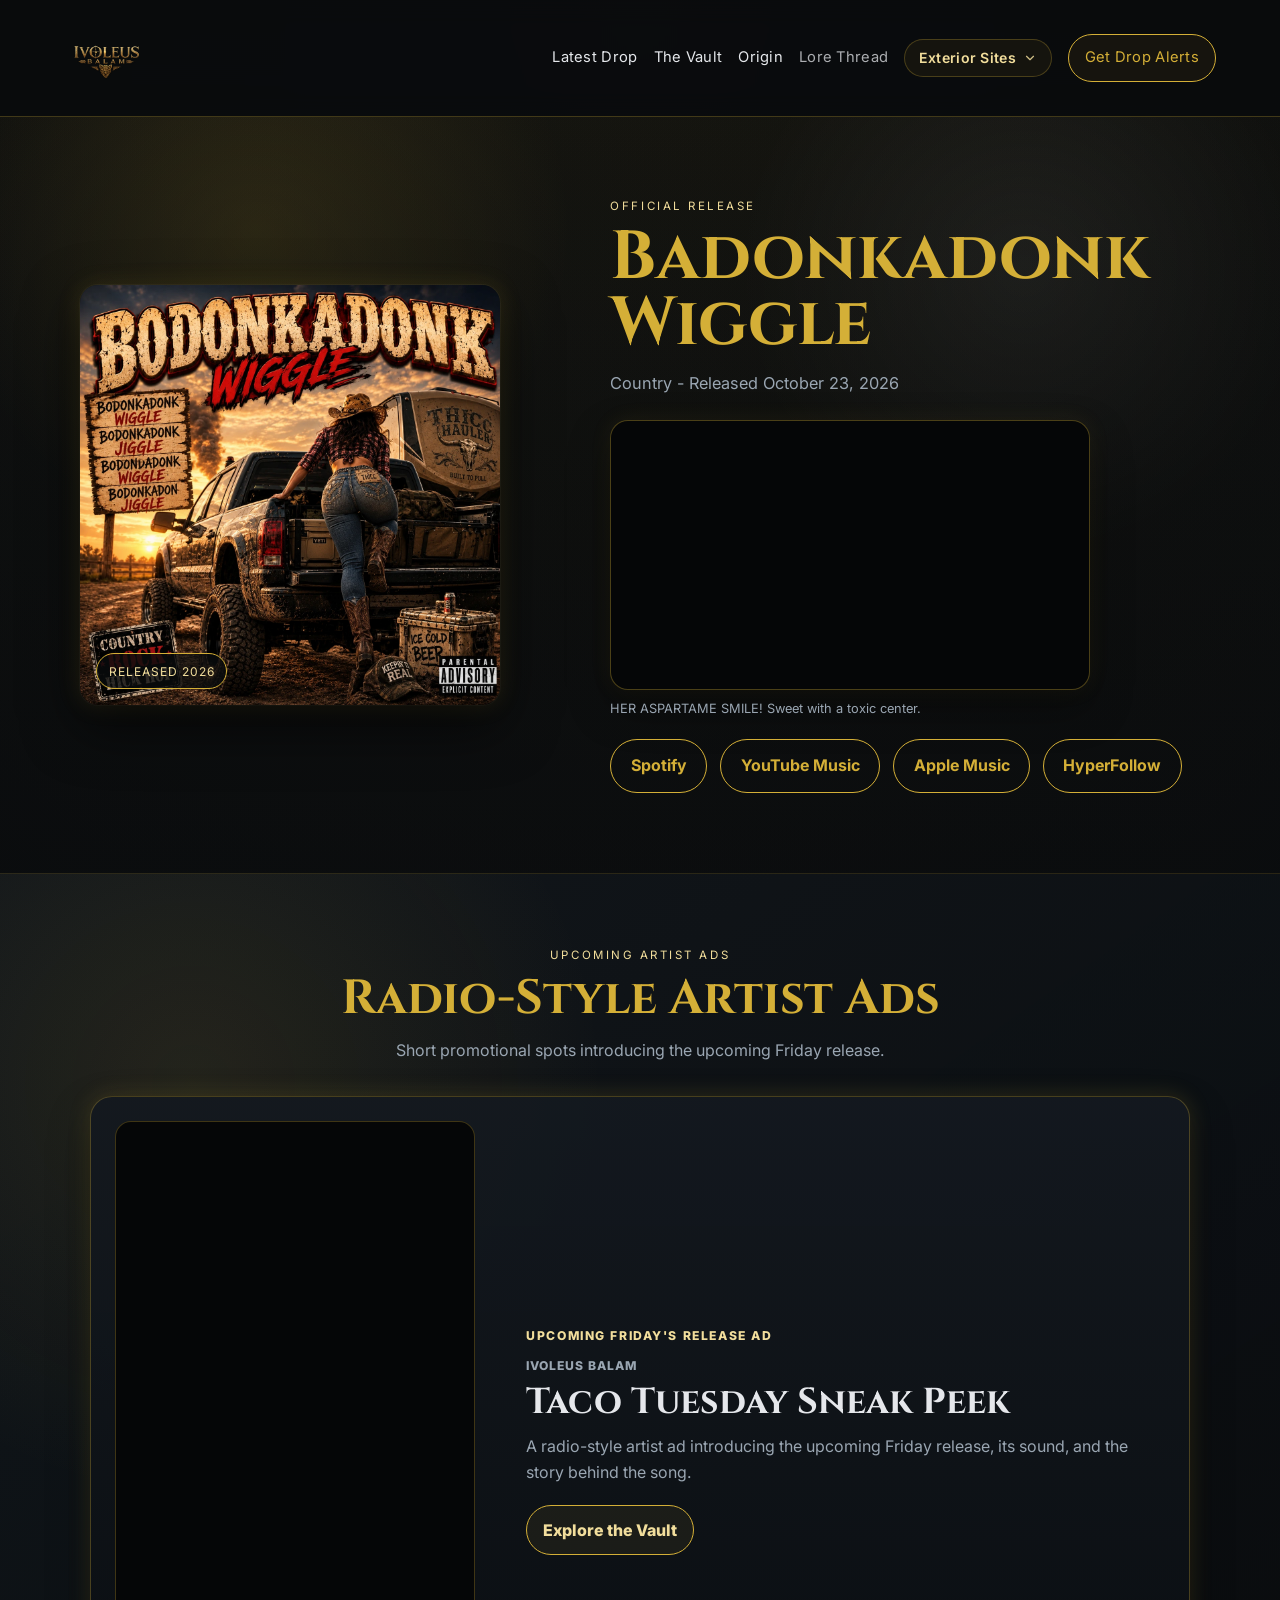
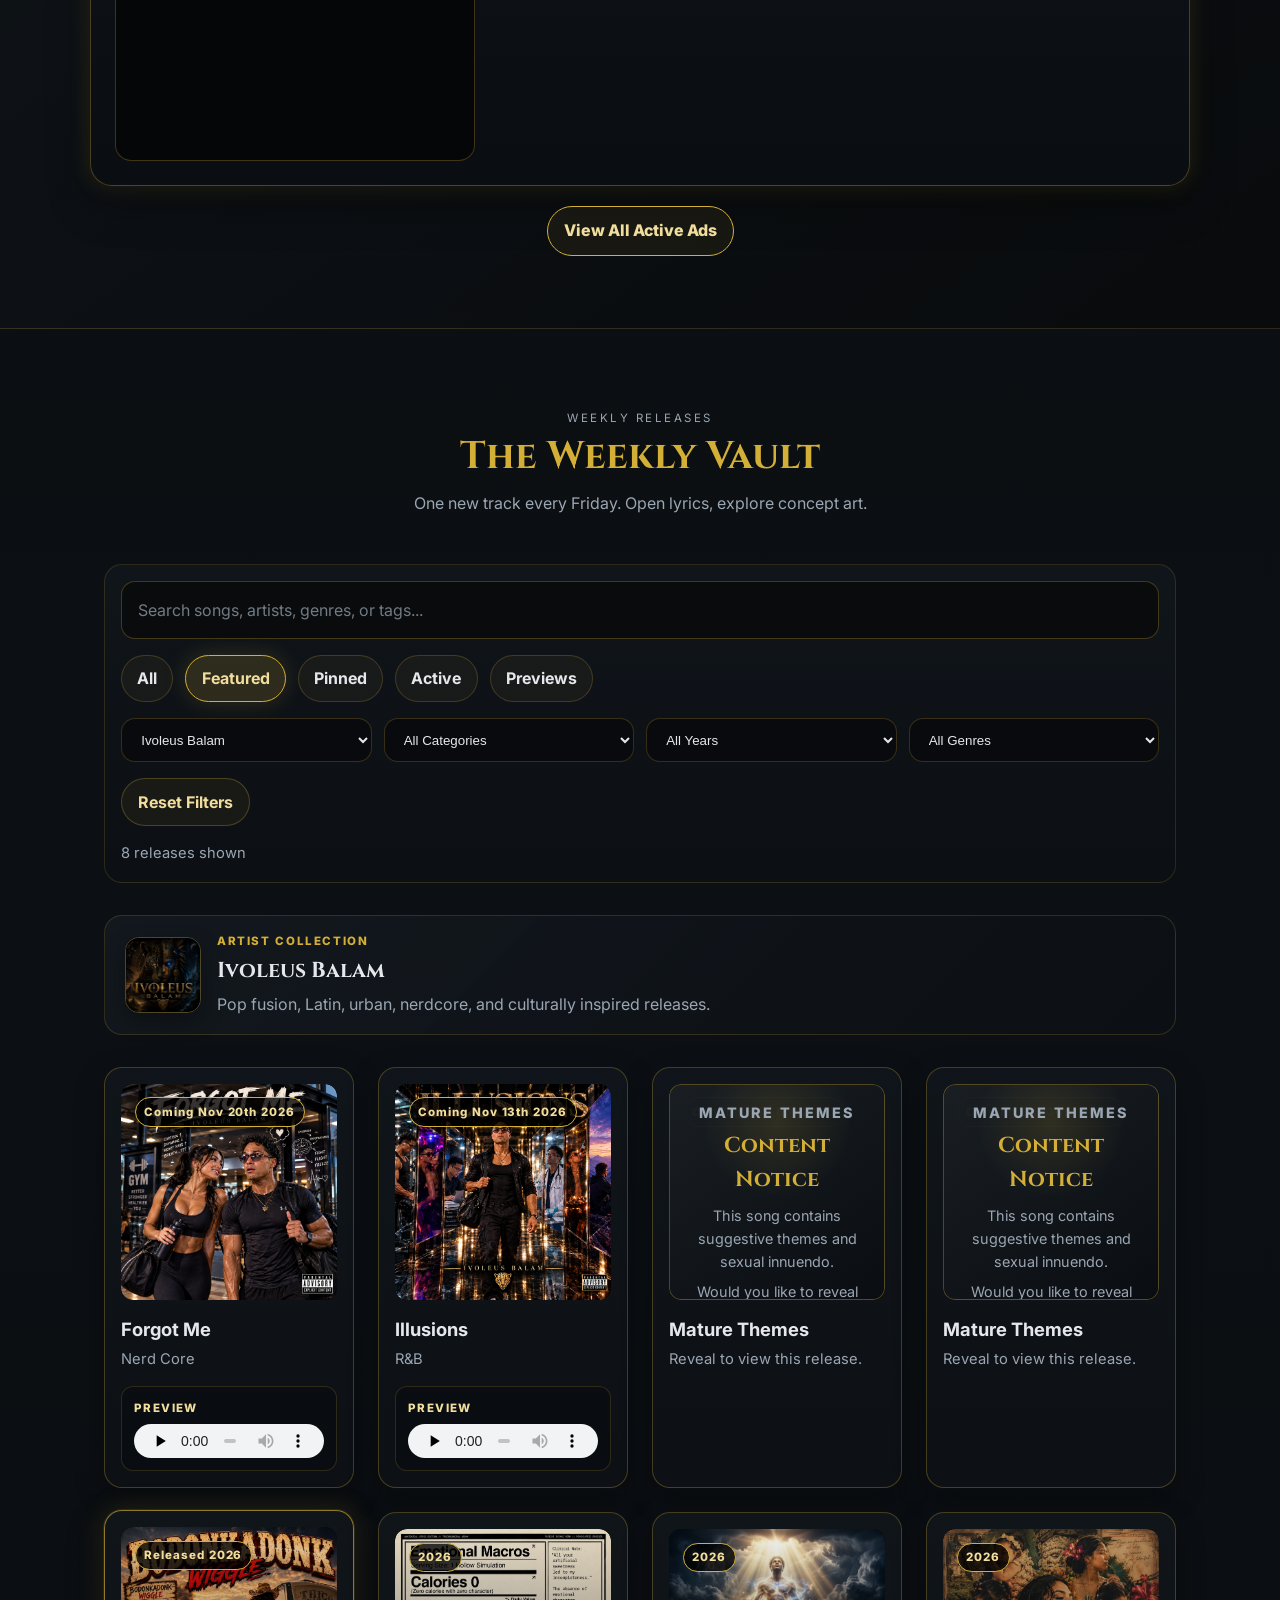
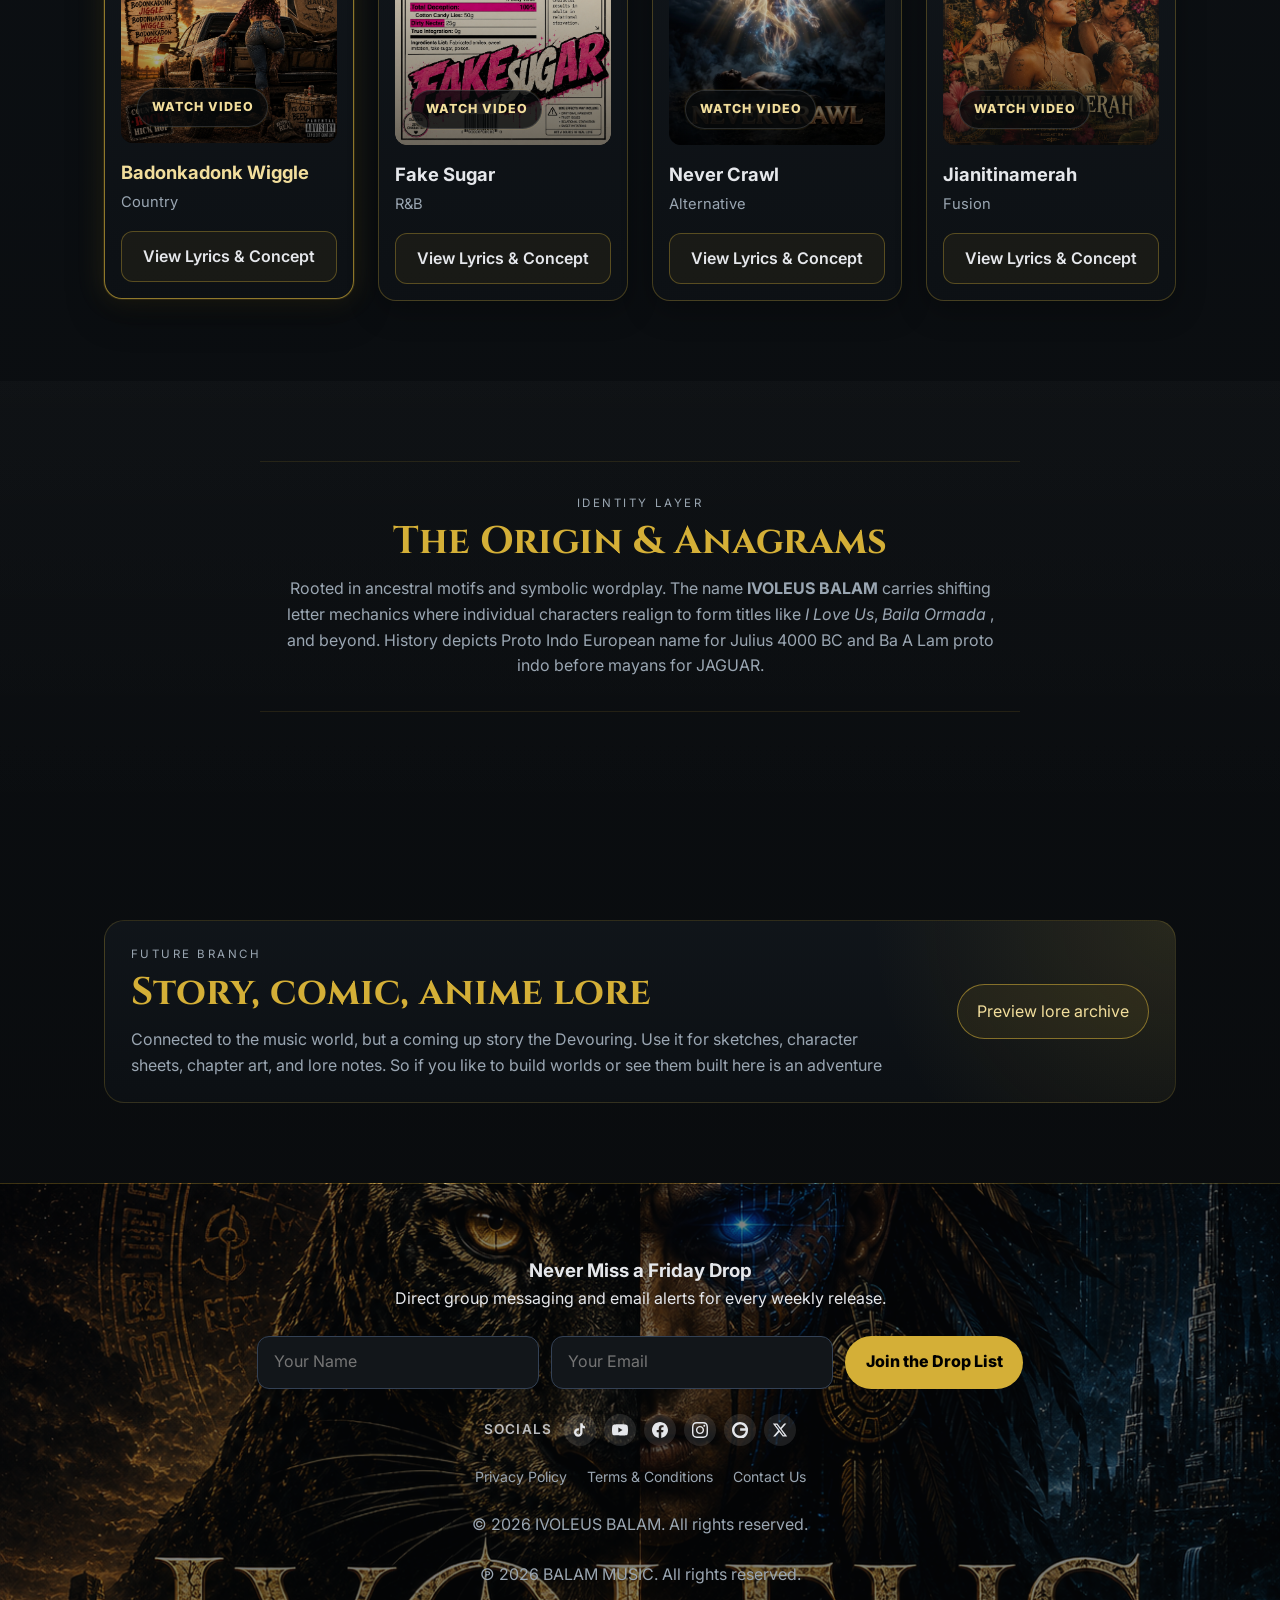
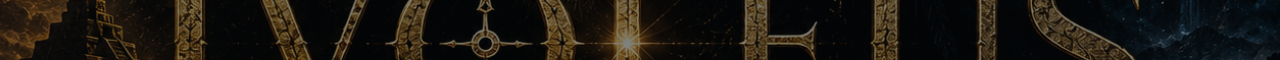
==== commit d74f35b9: "added Iron Peel Link" ====
--- a/index.html
+++ b/index.html
@@ -133,6 +133,13 @@
               <span class="item-desc">Unique Artistic Crystals and More</span>
             </a>
           </li>
+          <li class="dropdown-divider" role="separator"></li>
+          <li role="none">
+            <a href="https://demonkingbb.github.io/ironpeel/" target="_blank" rel="noopener noreferrer" role="menuitem" class="dropdown-item">
+              <span class="item-title">Iron Peel - Going Bananas</span>
+              <span class="item-desc">Gym Gear,Coming story-container</span>
+            </a>
+          </li>
           </ul>
       </div>
 
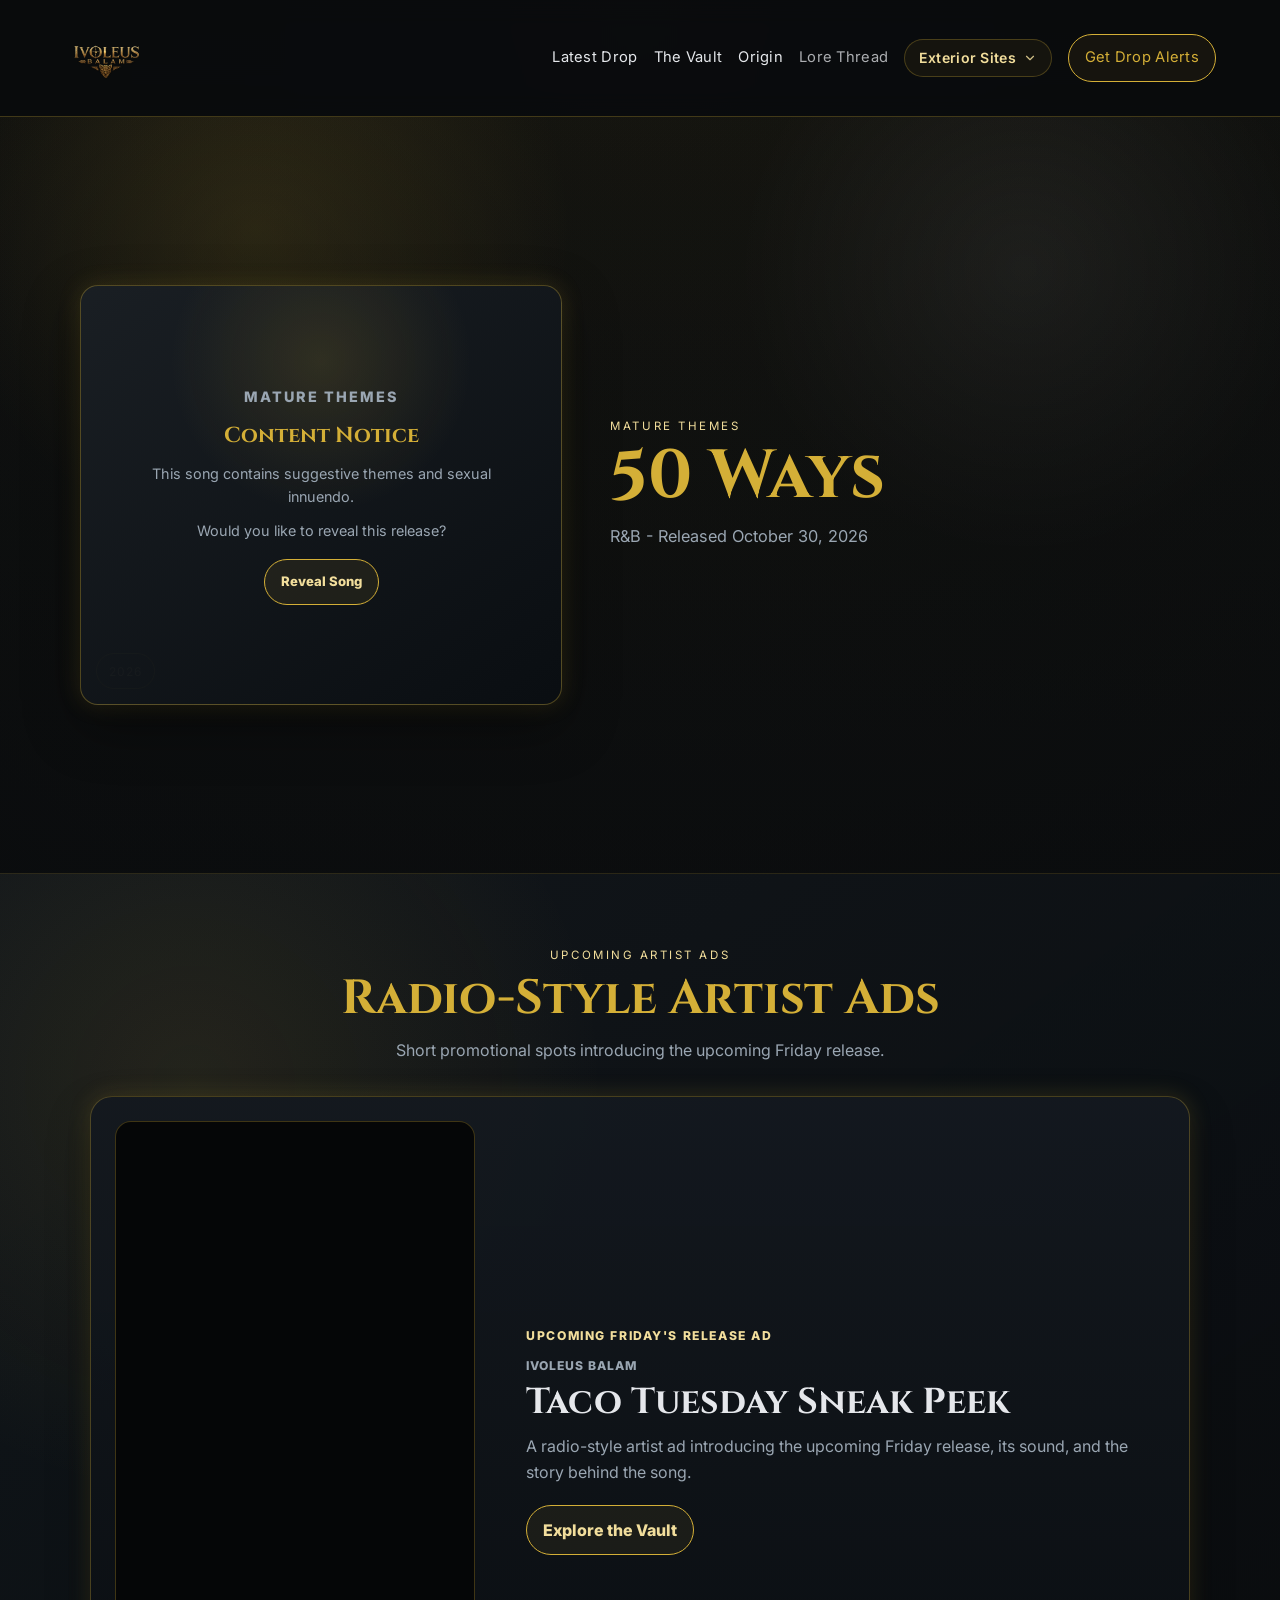
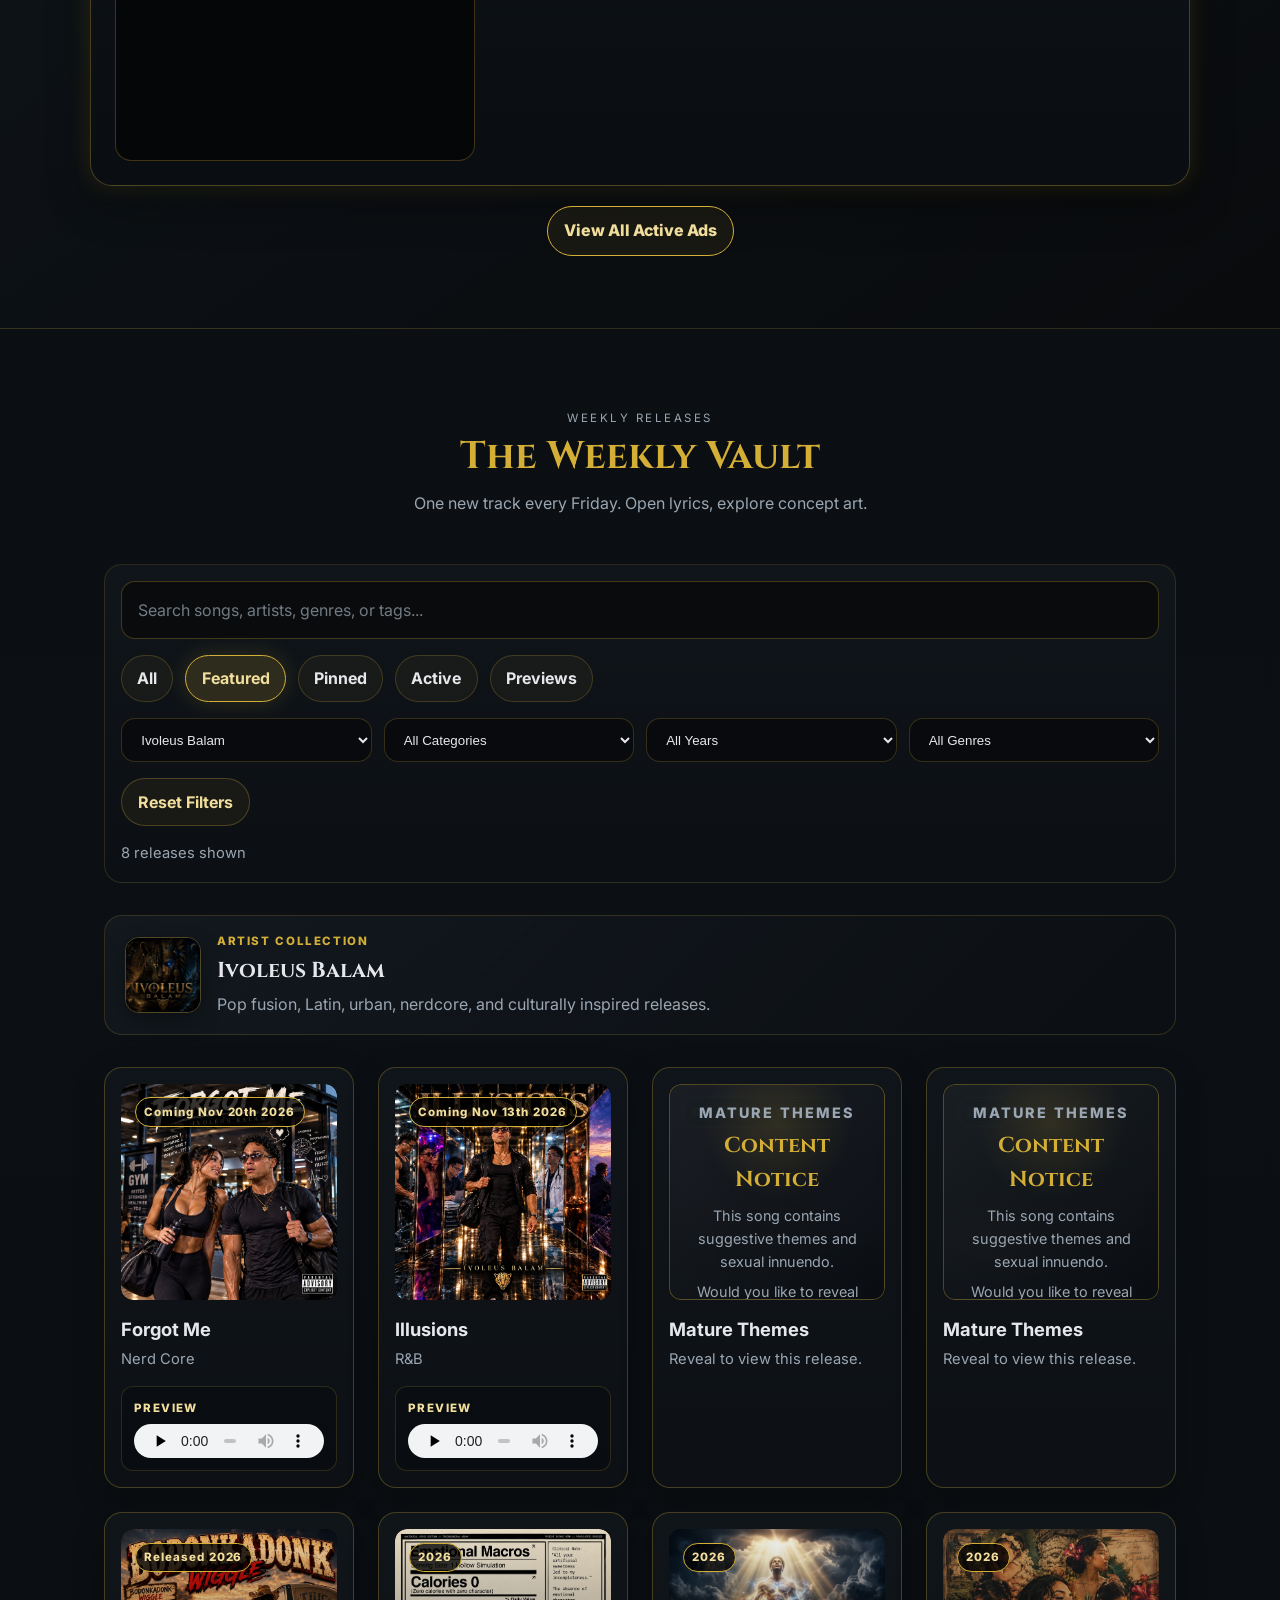
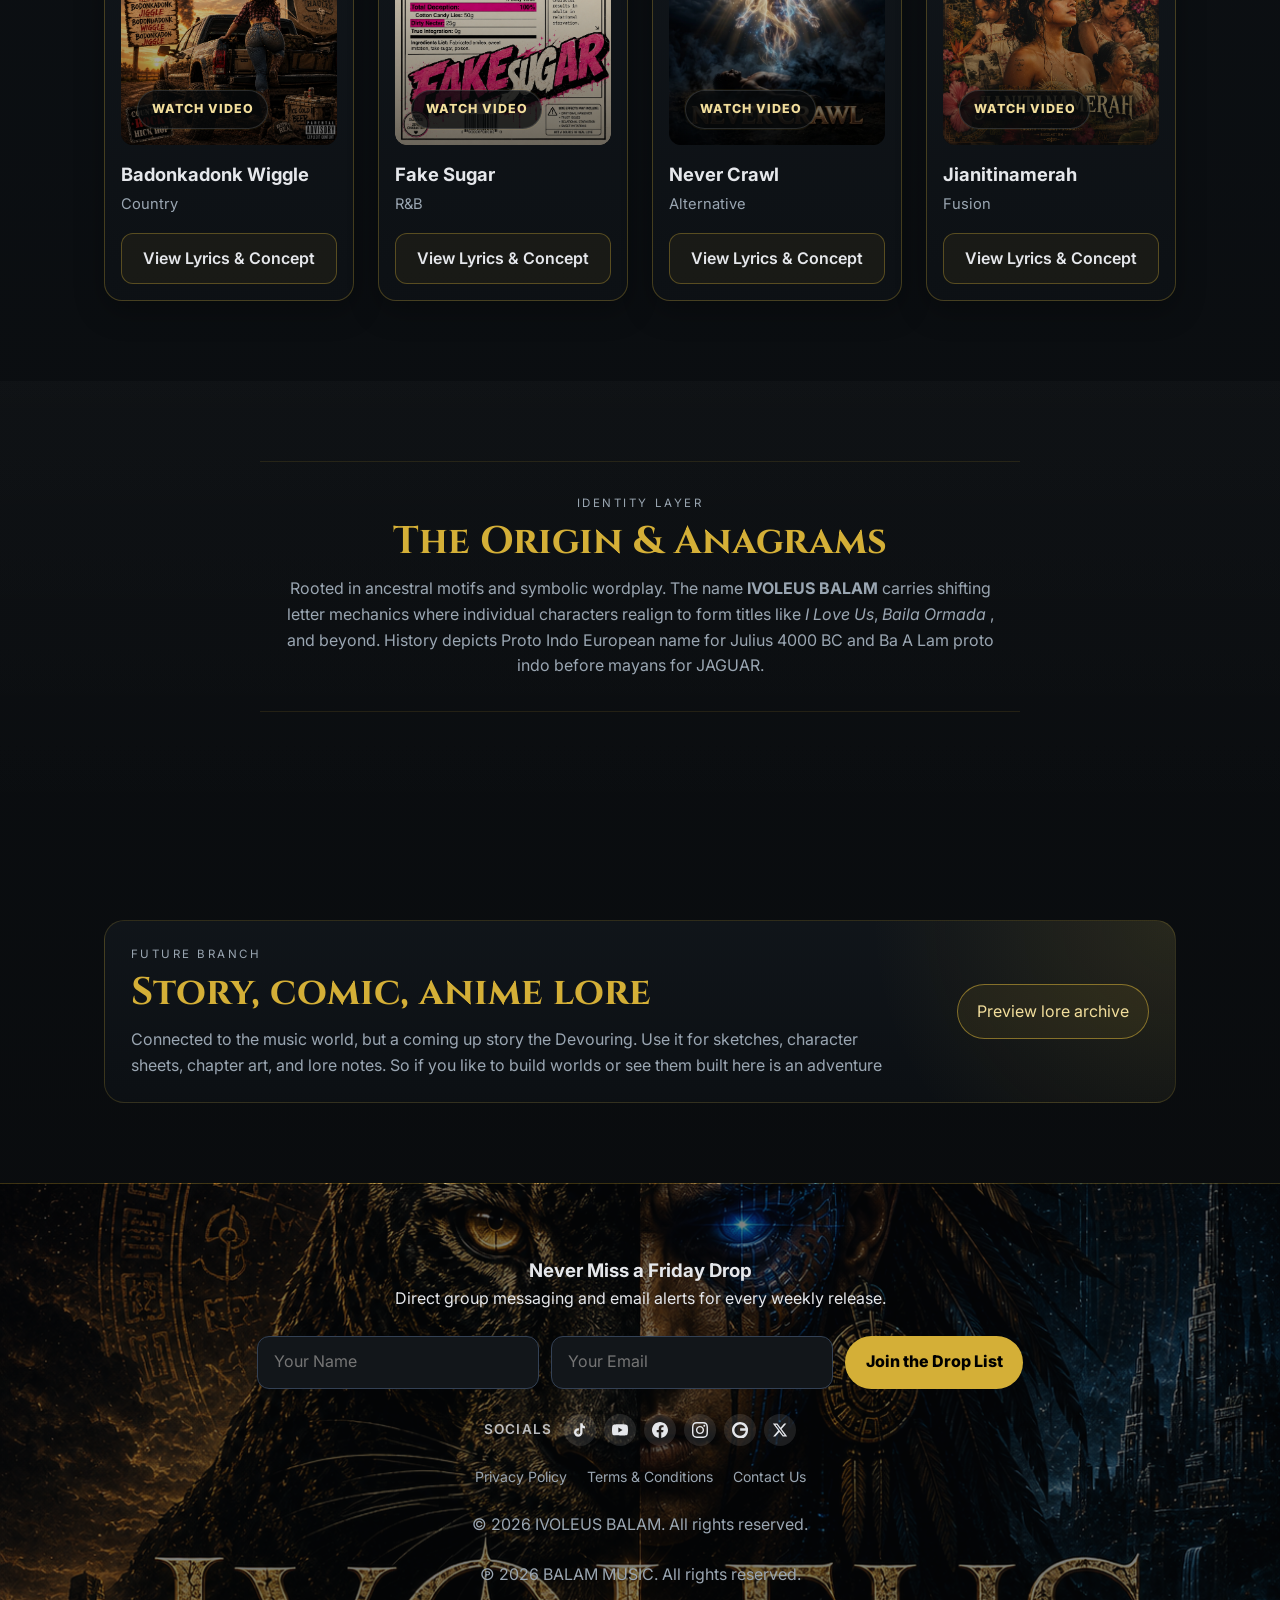
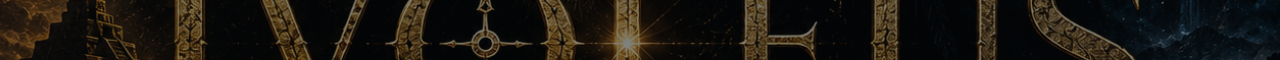
==== commit 544a7306: "added last sneak peek" ====
--- a/index.html
+++ b/index.html
@@ -135,9 +135,9 @@
           </li>
           <li class="dropdown-divider" role="separator"></li>
           <li role="none">
-            <a href="https://demonkingbb.github.io/ironpeel/" target="_blank" rel="noopener noreferrer" role="menuitem" class="dropdown-item">
+            <a href="https://demonkingbb.github.io/ironpeel/index2.html" target="_blank" rel="noopener noreferrer" role="menuitem" class="dropdown-item">
               <span class="item-title">Iron Peel - Going Bananas</span>
-              <span class="item-desc">Gym Gear,Coming story-container</span>
+              <span class="item-desc">Gym Gear,Coming Soon</span>
             </a>
           </li>
           </ul>
@@ -174,7 +174,7 @@
                   allow="accelerometer; autoplay; clipboard-write; encrypted-media; gyroscope; picture-in-picture; web-share"
                   allowfullscreen></iframe>
               </div>
-              <p class="hero-video-note">HER ASPARTAME SMILE! Sweet with a toxic center.</p>
+              <p class="hero-video-note">50 ways tonight.</p>
             </div>
 
             <div id="hero-video-placeholder" class="hero-video-placeholder" hidden>
--- a/assets/style/style.css
+++ b/assets/style/style.css
@@ -200,6 +200,10 @@
   box-shadow: 0 20px 55px rgba(0, 0, 0, 0.62), 0 0 0 1px rgba(255, 255, 255, 0.04), var(--shadow-gold);
 }
 
+.artwork-wrapper.is-content-gated .hero-cover {
+  visibility: hidden;
+}
+
 .badge {
   position: absolute;
   left: 1rem;
@@ -396,11 +400,16 @@
 }
 
 .hero-content-gate {
-  width: min(100%, 420px);
-  min-height: 280px;
-  aspect-ratio: 1;
+  position: absolute;
+  inset: 0;
+  z-index: 2;
+  width: 100%;
+  height: 100%;
+  min-height: 0;
   padding: 2rem;
   border-radius: 18px;
+  overflow-y: auto;
+  overscroll-behavior: contain;
   box-shadow: 0 20px 55px rgba(0, 0, 0, 0.42), var(--shadow-gold);
 }
 
@@ -422,6 +431,15 @@
 .card-content-gate .content-gate-copy {
   width: 100%;
   margin: auto;
+}
+
+.content-gated-cover {
+  display: block;
+  width: 100%;
+  height: 100%;
+  object-fit: cover;
+  filter: blur(14px);
+  transform: scale(1.06);
 }
 
 .content-gate-kicker {
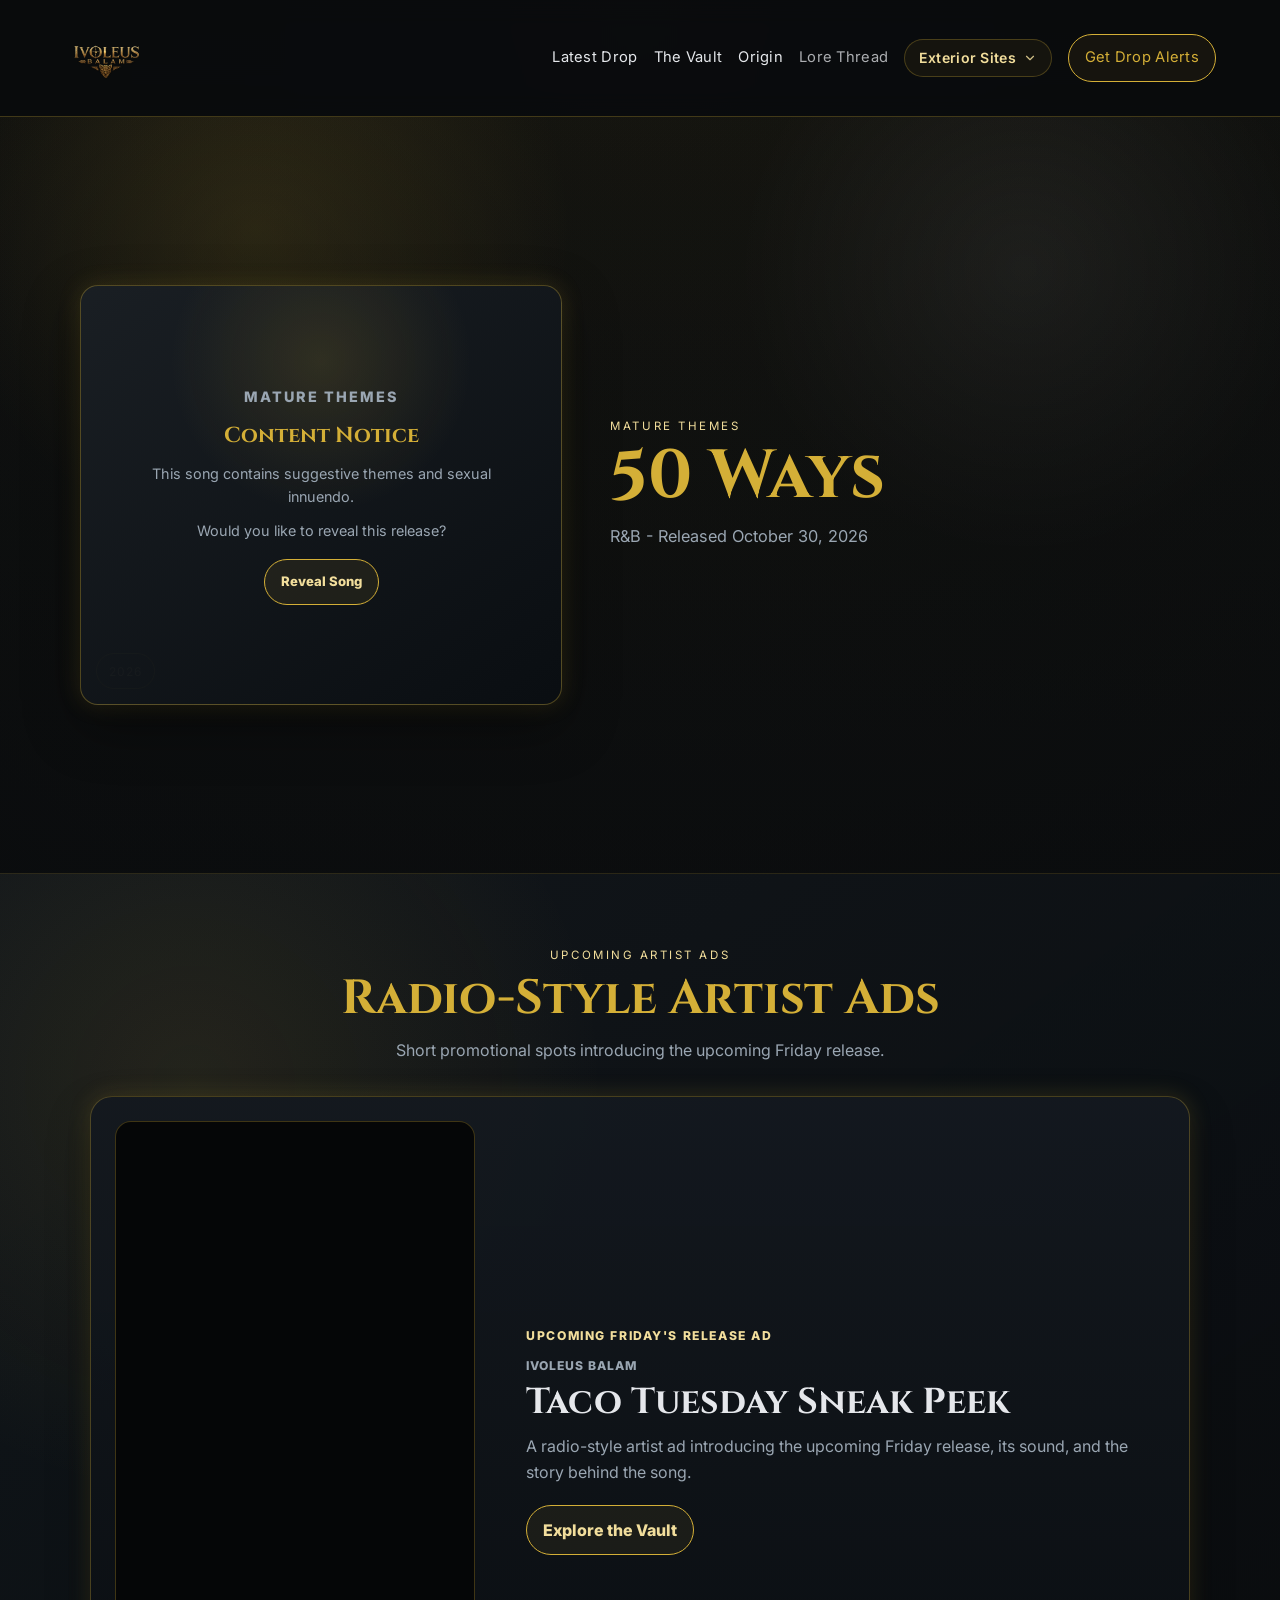
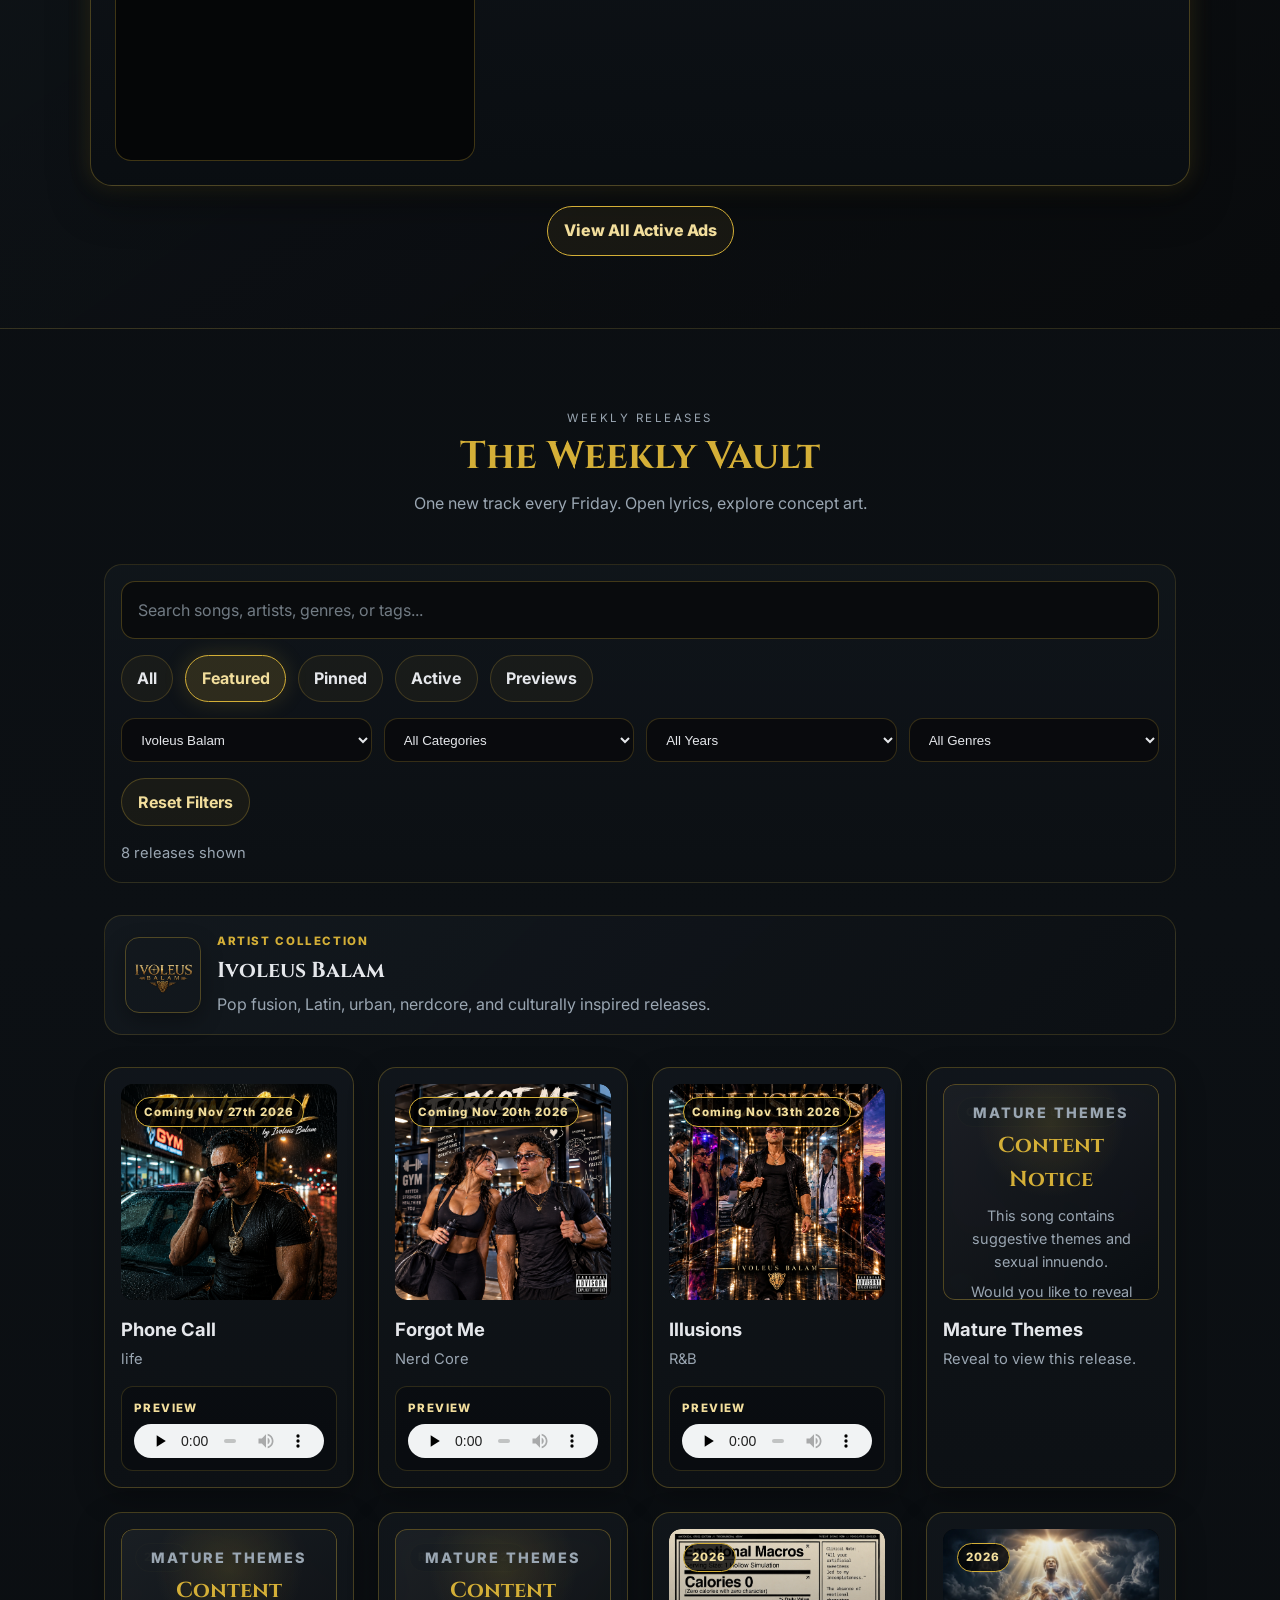
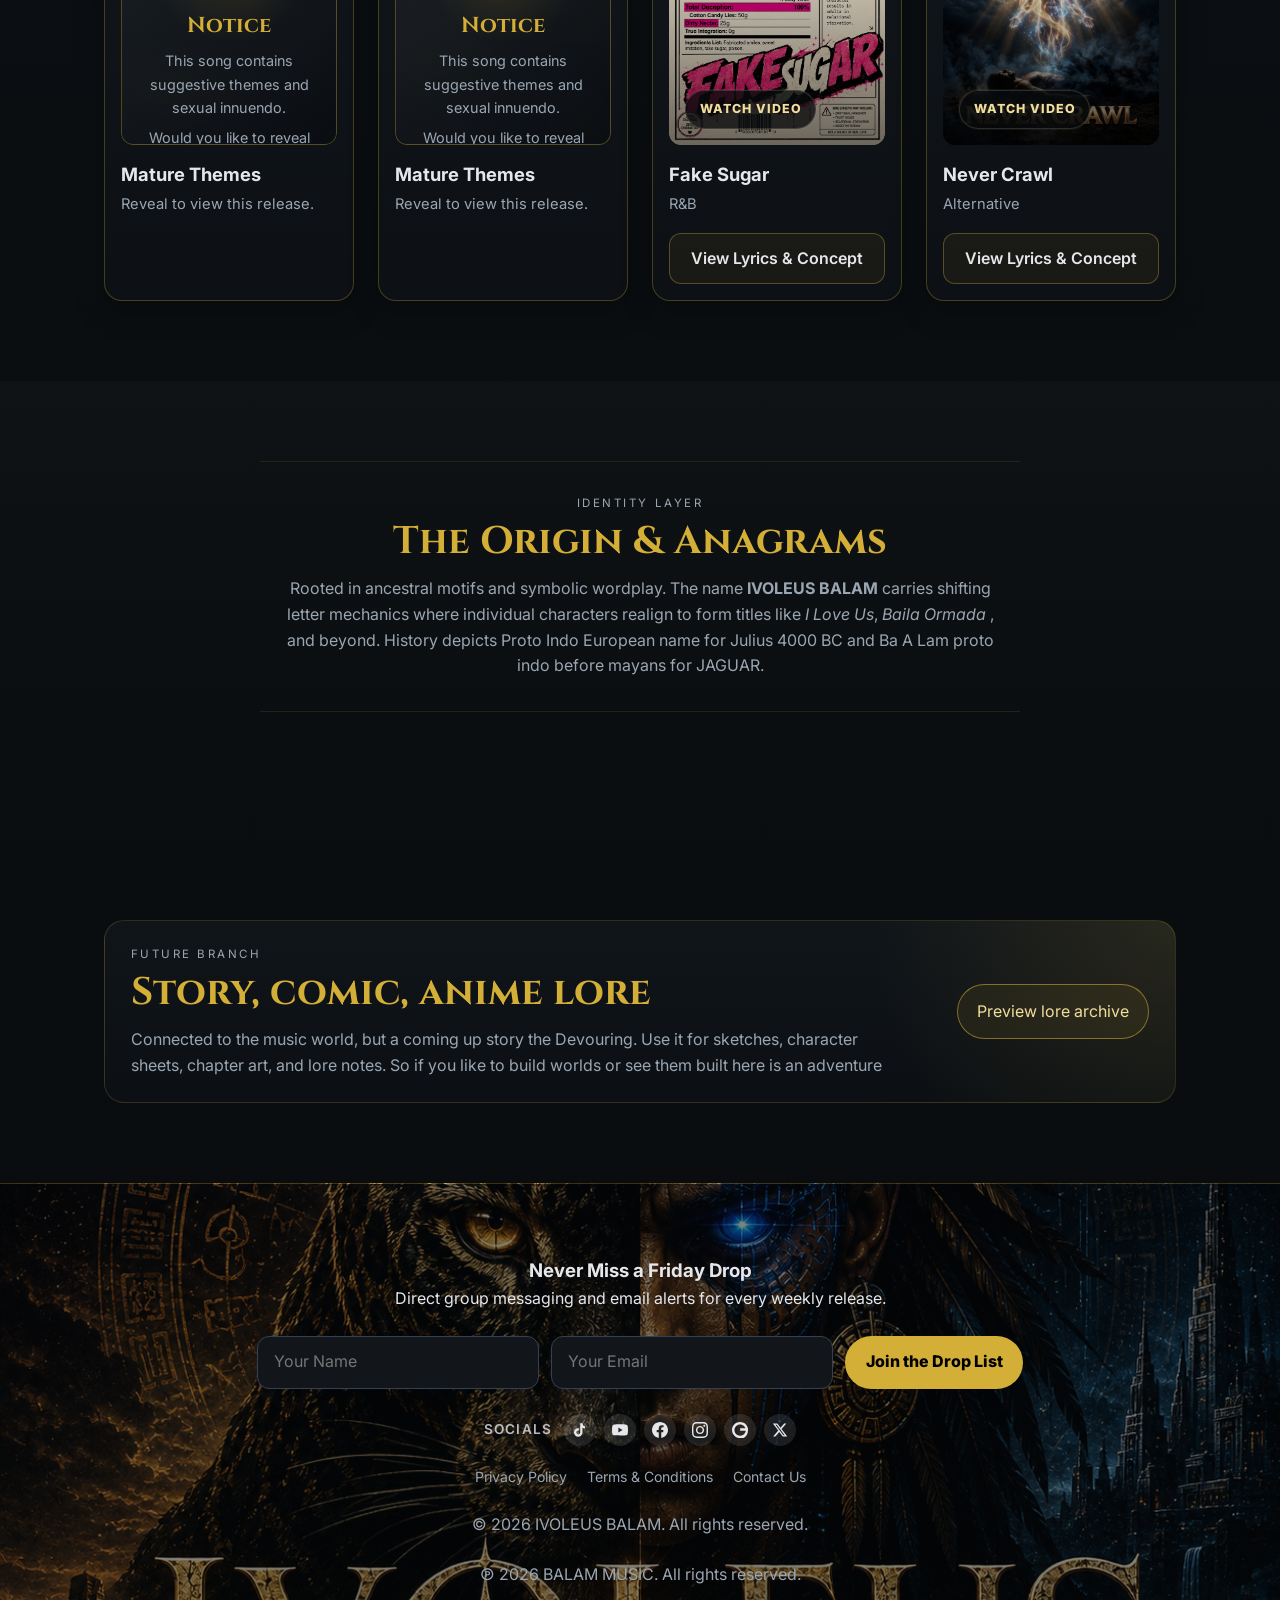
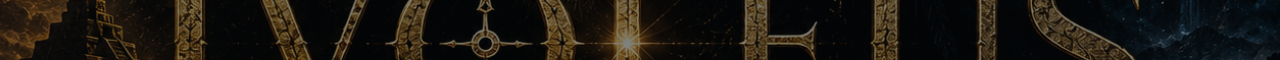
==== commit dfd8ef12: "fix logo, add next preview" ====
--- a/index.html
+++ b/index.html
@@ -17,21 +17,18 @@
 <meta name="apple-mobile-web-app-status-bar-style" content="black-translucent" />
 <meta name="apple-mobile-web-app-title" content="App Name" />
 
-<link rel="icon" type="image/x-icon" href="/favicon.ico">
-  <link rel="icon" type="image/png" sizes="32x32" href="https://ivoleusbalam.com/assets/images/ivoleus.png">
-  <link rel="icon" type="image/png" sizes="16x16" href="https://ivoleusbalam.com/assets/images/ivoleus.png">
+<link rel="icon" type="image/png" href="/assets/images/logo.png">
 
 <!-- iOS Home Screen App Icon -->
-<link rel="apple-touch-icon" href="https://ivoleusbalam.com/assets/images/ivoleus.png" />
-<link rel="apple-touch-icon" sizes="180x180" href="https://ivoleusbalam.com/assets/images/ivoleus.png" />
+<link rel="apple-touch-icon" href="/assets/images/logo.png" />
   <!-- Primary Open Graph Tags -->
 <meta property="og:title" content="Ivoleus Music Drop-Lists" />
 <meta property="og:description" content="Official website for ivoleus Balam. Stream the latest tracks, watch music videos on YouTube, and listen on Spotify, Apple Music, and Amazon Music." />
-<meta property="og:image" content="https://ivoleusbalam.com/assets/images/ivoleus.png" />
+<meta property="og:image" content="https://ivoleusbalam.com/assets/images/logo.png" />
 <meta property="og:url" content="https://ivoleusbalam.com" />
 <meta property="og:type" content="website" />
 <meta name="twitter:card" content="summary_large_image" />
-<meta name="twitter:image" content="https://ivoleusbalam.com/assets/images/ivoleus.png" />
+<meta name="twitter:image" content="https://ivoleusbalam.com/assets/images/logo.png" />
 <!-- Meta Pixel Code -->
 <script>
 !function(f,b,e,v,n,t,s)
@@ -155,7 +152,7 @@
       <div class="hero-overlay" aria-hidden="true"></div>
       <div class="hero-content">
         <div class="artwork-wrapper">
-          <img id="hero-cover" src="assets/images/ivoleus.png" alt="Music-cover" class="hero-cover">
+          <img id="hero-cover" src="assets/images/logo.png" alt="Ivoleus Balam logo" class="hero-cover">
           <div id="hero-content-gate" class="content-gate hero-content-gate" hidden></div>
           <span id="hero-badge" class="badge">Week 01 Single</span>
         </div>
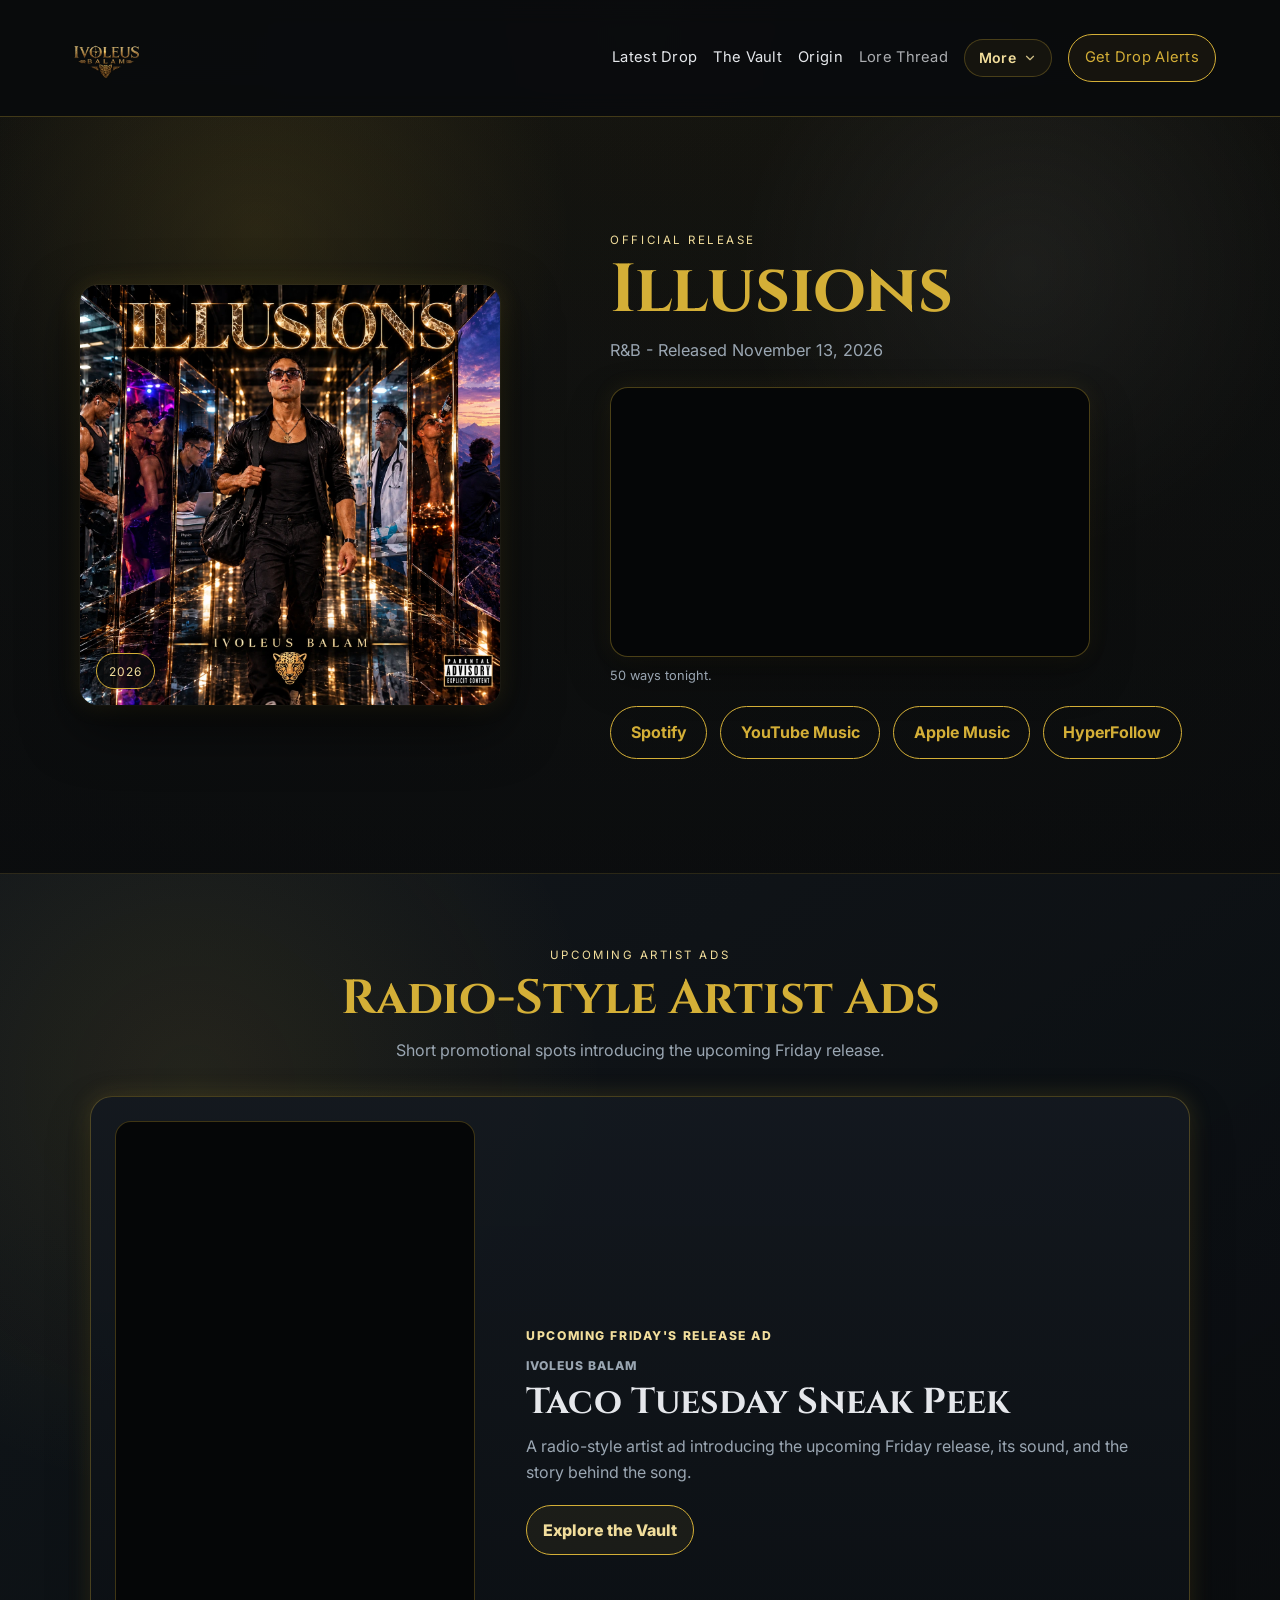
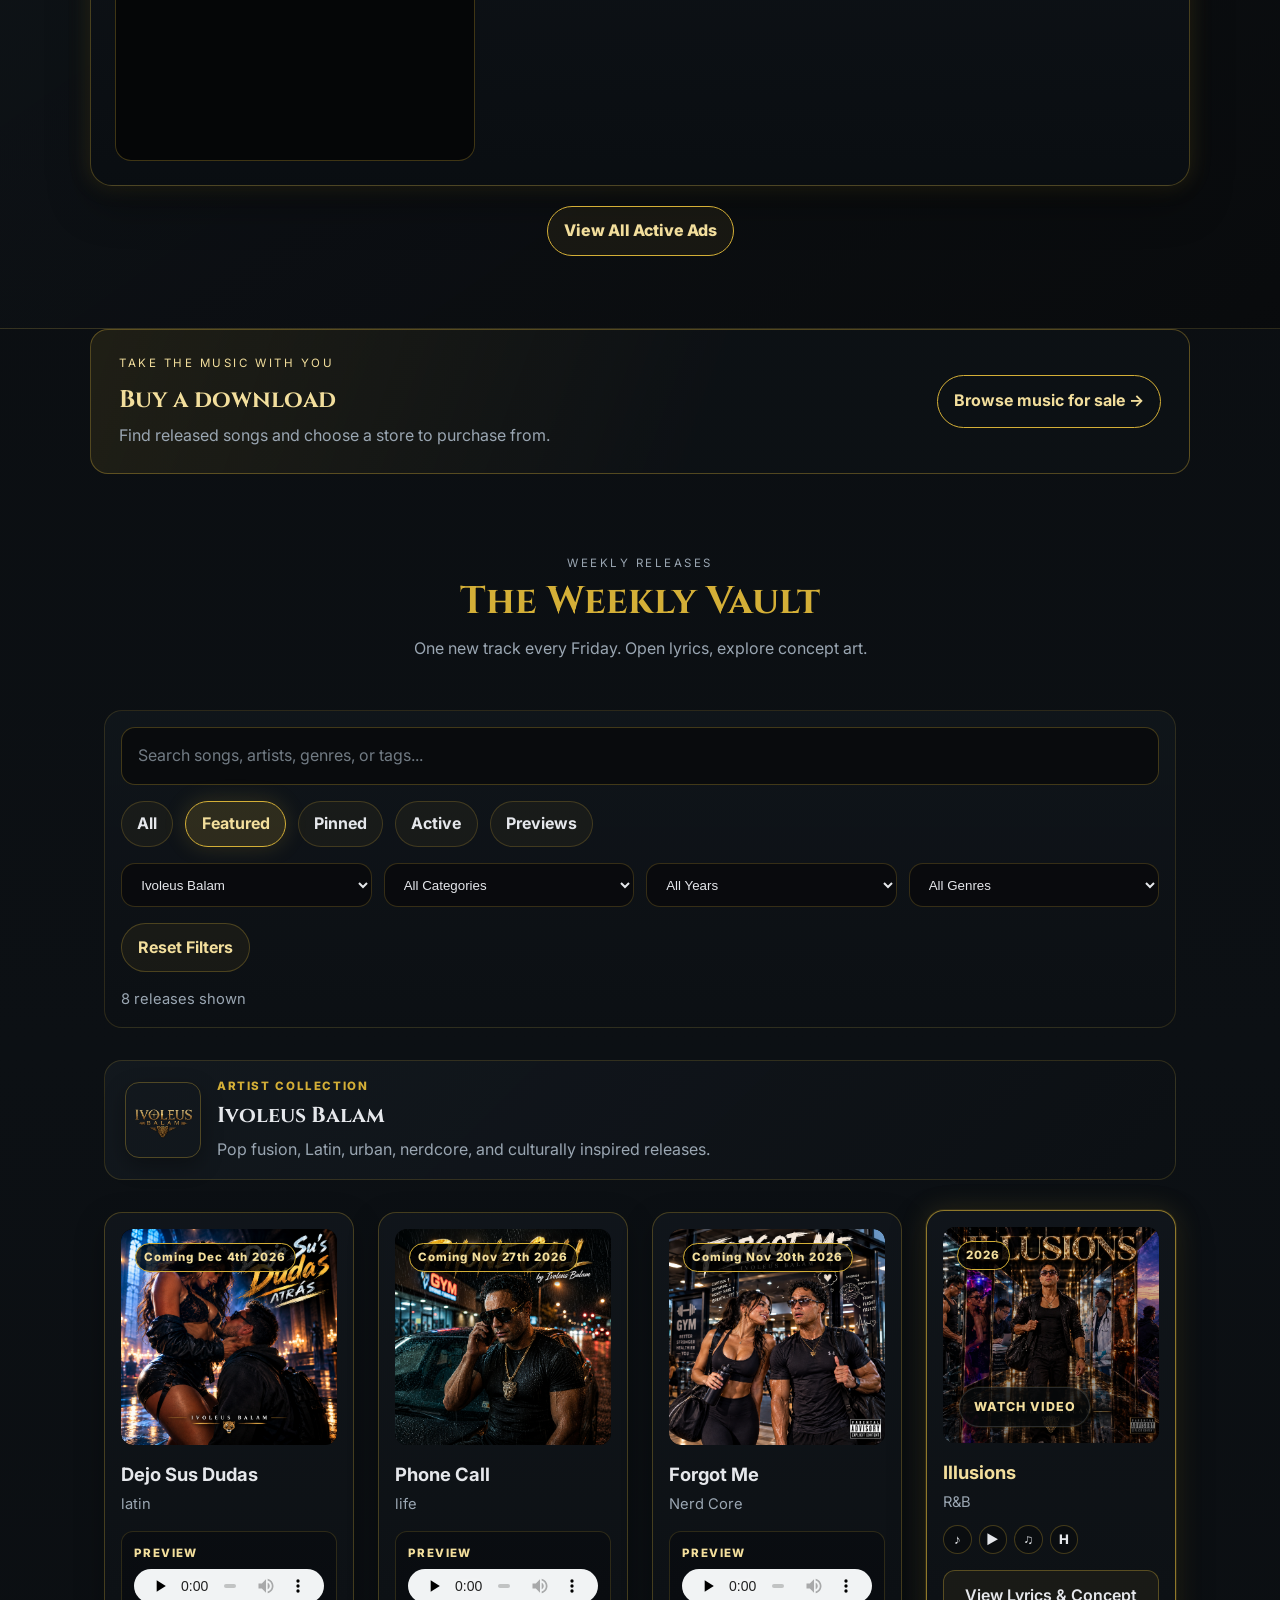
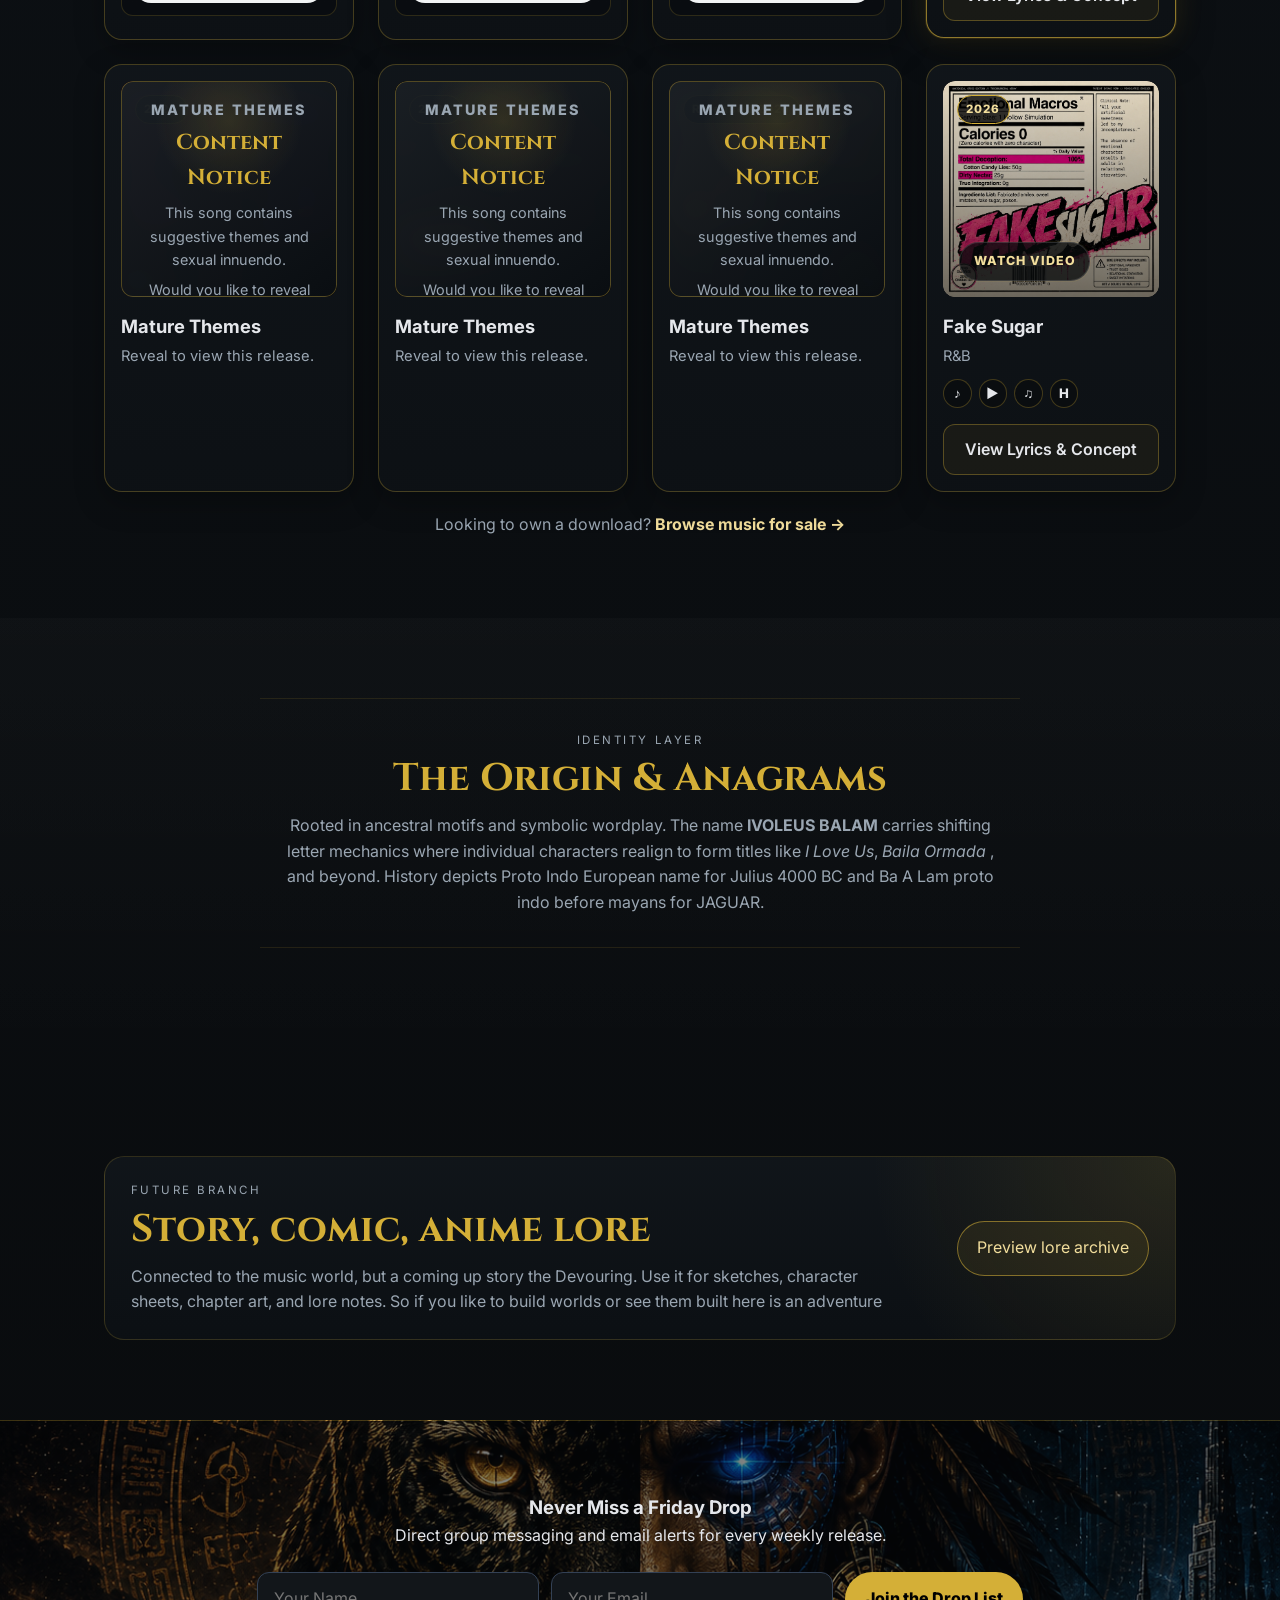
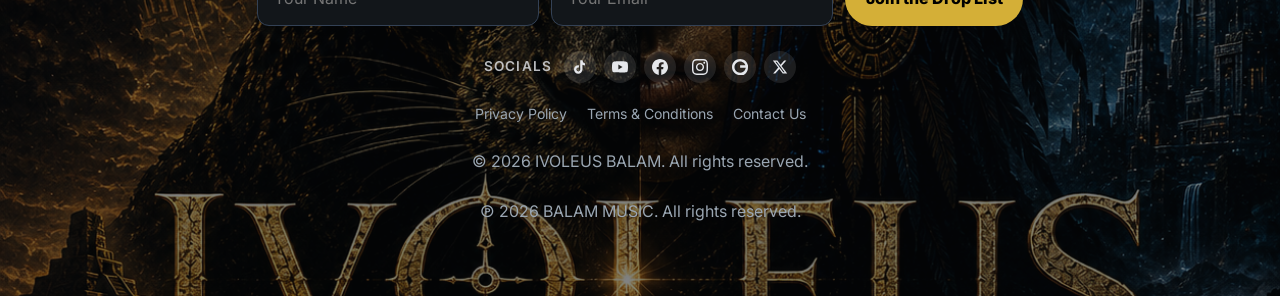
==== commit 53c155c3: "New buy page set, js, update css, json" ====
--- a/index.html
+++ b/index.html
@@ -92,13 +92,20 @@
           aria-haspopup="true"
           id="dropdown-trigger-btn"
         >
-          <span>Exterior Sites</span>
+          <span>More</span>
           <svg class="dropdown-arrow" viewBox="0 0 24 24" width="14" height="14" fill="none" stroke="currentColor" stroke-width="2" stroke-linecap="round" stroke-linejoin="round">
             <polyline points="6 9 12 15 18 9"></polyline>
           </svg>
         </button>
 
         <ul class="dropdown-menu" role="menu" aria-labelledby="dropdown-trigger-btn">
+          <li role="none">
+            <a href="buy.html" role="menuitem" class="dropdown-item">
+              <span class="item-title">Buy Music</span>
+              <span class="item-desc">Purchase downloads</span>
+            </a>
+          </li>
+          <li class="dropdown-divider" role="separator"></li>
           <li role="none">
             <a href="https://www.amazon.com/s?k=yo+voy+ivoleus+balam&crid=3LBBTJWZ65AWC&sprefix=yo+voy+ivoleus+bala%2Caps%2C390&ref=nb_sb_noss_1" target="_blank" rel="noopener noreferrer" role="menuitem" class="dropdown-item">
               <span class="item-title">Amazon</span>
@@ -215,6 +222,15 @@
       </div>
     </section>
 
+    <section class="purchase-callout" aria-labelledby="purchase-callout-title">
+      <div class="purchase-callout-copy">
+        <p class="section-kicker">Take the music with you</p>
+        <h2 id="purchase-callout-title">Buy a download</h2>
+        <p>Find released songs and choose a store to purchase from.</p>
+      </div>
+      <a class="purchase-callout-link" href="buy.html">Browse music for sale <span aria-hidden="true">→</span></a>
+    </section>
+
     <section id="vault" class="vault-section">
       <div class="section-header">
         <p class="section-kicker">Weekly releases</p>
@@ -278,6 +294,7 @@
       <div id="vault-grid" class="grid-container" aria-live="polite">
         <p class="vault-loading">Loading releases...</p>
       </div>
+      <p class="vault-purchase-link"><a href="buy.html">Looking to own a download? <span>Browse music for sale →</span></a></p>
     </section>
 
     <section id="about" class="story-section">
--- a/assets/style/style.css
+++ b/assets/style/style.css
@@ -568,6 +568,355 @@
   margin: 0 auto;
 }
 
+.purchase-callout {
+  display: flex;
+  align-items: center;
+  justify-content: space-between;
+  gap: 1.5rem;
+  width: min(1100px, 90%);
+  margin: 0 auto;
+  padding: 1.5rem 1.75rem;
+  border: 1px solid rgba(212, 175, 55, 0.35);
+  border-radius: 18px;
+  background: linear-gradient(110deg, rgba(212, 175, 55, 0.1), rgba(13, 17, 21, 0.92) 56%);
+}
+
+.purchase-callout-copy h2 {
+  margin: 0.15rem 0 0.25rem;
+  font-family: 'Cinzel', serif;
+  color: var(--gold-soft);
+}
+
+.purchase-callout-copy p:last-child {
+  margin: 0;
+  color: var(--text-muted);
+}
+
+.purchase-callout-link {
+  flex: 0 0 auto;
+  padding: 0.8rem 1rem;
+  border: 1px solid var(--gold-accent);
+  border-radius: 999px;
+  color: var(--gold-soft);
+  text-decoration: none;
+  font-weight: 700;
+}
+
+.purchase-callout-link:hover,
+.purchase-callout-link:focus-visible {
+  color: #050505;
+  background: var(--gold-accent);
+  box-shadow: var(--shadow-gold);
+}
+
+.vault-purchase-link {
+  margin: 1.25rem 0 0;
+  text-align: center;
+}
+
+.vault-purchase-link a {
+  color: var(--text-muted);
+  text-decoration: none;
+}
+
+.vault-purchase-link a span {
+  color: var(--gold-soft);
+  font-weight: 700;
+}
+
+.vault-purchase-link a:hover span,
+.vault-purchase-link a:focus-visible span {
+  text-decoration: underline;
+}
+
+.purchase-page {
+  min-height: 58vh;
+  padding: 4.5rem 5% 5rem;
+}
+
+.purchase-heading,
+.purchase-list-section {
+  width: min(1100px, 100%);
+  margin: 0 auto;
+}
+
+.purchase-heading {
+  padding: 0 0 2rem;
+  text-align: center;
+}
+
+.purchase-heading h1 {
+  margin: 0.3rem 0 0.65rem;
+  font-family: 'Cinzel', serif;
+  color: var(--gold-soft);
+  font-size: clamp(2rem, 4vw, 3.2rem);
+}
+
+.purchase-heading > p:last-child {
+  max-width: 650px;
+  margin: 0 auto;
+  color: var(--text-muted);
+  line-height: 1.7;
+}
+
+.purchase-controls {
+  margin-bottom: 1rem;
+  padding: 1rem;
+  border: 1px solid var(--border-gold);
+  border-radius: 16px;
+  background: rgba(17, 22, 27, 0.7);
+}
+
+.purchase-top-controls {
+  display: flex;
+  align-items: flex-end;
+  gap: 0.85rem;
+}
+
+.purchase-artist-select {
+  flex: 0 0 min(260px, 38%);
+}
+
+.purchase-artist-select > span {
+  display: block;
+  margin: 0 0 0.35rem 0.15rem;
+  color: var(--text-muted);
+  font-size: 0.8rem;
+}
+
+.purchase-search {
+  display: block;
+  width: min(480px, 100%);
+}
+
+.purchase-genres {
+  display: flex;
+  flex-wrap: wrap;
+  gap: 0.5rem;
+  margin-top: 0.9rem;
+}
+
+.purchase-genre-chip {
+  padding: 0.42rem 0.72rem;
+  border: 1px solid rgba(212, 175, 55, 0.3);
+  border-radius: 999px;
+  background: rgba(9, 11, 13, 0.55);
+  color: var(--text-muted);
+  font: inherit;
+  font-size: 0.8rem;
+  cursor: pointer;
+}
+
+.purchase-genre-chip:hover,
+.purchase-genre-chip:focus-visible,
+.purchase-genre-chip.is-active {
+  border-color: var(--gold-accent);
+  color: var(--gold-soft);
+  background: rgba(212, 175, 55, 0.1);
+}
+
+.purchase-filter-summary {
+  display: flex;
+  align-items: center;
+  justify-content: space-between;
+  gap: 1rem;
+  min-height: 2rem;
+}
+
+.purchase-filter-summary .vault-results-count {
+  margin: 0.75rem 0 0;
+}
+
+.purchase-filter-summary .vault-reset-btn {
+  margin-top: 0.75rem;
+}
+
+.purchase-table-wrap {
+  overflow: hidden;
+  border: 1px solid var(--border-gold);
+  border-radius: 16px;
+  background: rgba(13, 17, 21, 0.82);
+}
+
+.purchase-table-head,
+.purchase-track-row {
+  display: grid;
+  grid-template-columns: minmax(200px, 1.4fr) minmax(130px, 0.8fr) minmax(170px, 1fr) minmax(220px, 1.1fr);
+  align-items: center;
+  gap: 1rem;
+}
+
+.purchase-table-head {
+  padding: 0.8rem 1rem;
+  border-bottom: 1px solid var(--border-gold);
+  color: var(--gold-soft);
+  font-size: 0.75rem;
+  font-weight: 800;
+  letter-spacing: 0.1em;
+  text-transform: uppercase;
+}
+
+.purchase-track-row {
+  padding: 1rem;
+  border-bottom: 1px solid rgba(212, 175, 55, 0.12);
+}
+
+.purchase-track-row:last-child {
+  border-bottom: 0;
+}
+
+.purchase-track-title {
+  color: var(--text-main);
+  font-weight: 700;
+}
+
+.purchase-track-artist,
+.purchase-release-date {
+  display: block;
+  margin-top: 0.2rem;
+  color: var(--text-muted);
+  font-size: 0.82rem;
+}
+
+.purchase-track-genres {
+  display: flex;
+  flex-wrap: wrap;
+  gap: 0.35rem;
+}
+
+.purchase-track-genres span {
+  padding: 0.22rem 0.48rem;
+  border-radius: 999px;
+  background: rgba(212, 175, 55, 0.08);
+  color: var(--text-muted);
+  font-size: 0.73rem;
+}
+
+.purchase-track-actions {
+  display: flex;
+  flex-wrap: wrap;
+  gap: 0.45rem;
+}
+
+.purchase-store-link {
+  padding: 0.5rem 0.65rem;
+  border: 1px solid rgba(212, 175, 55, 0.42);
+  border-radius: 999px;
+  color: var(--gold-soft);
+  font-size: 0.78rem;
+  font-weight: 700;
+  text-align: center;
+  text-decoration: none;
+}
+
+.purchase-store-link:hover,
+.purchase-store-link:focus-visible {
+  background: var(--gold-accent);
+  color: #050505;
+}
+
+.purchase-note {
+  margin: 0.85rem 0 0;
+  color: var(--text-muted);
+  font-size: 0.82rem;
+  line-height: 1.55;
+}
+
+.purchase-pagination {
+  display: flex;
+  align-items: center;
+  justify-content: center;
+  gap: 1rem;
+  margin: 1rem 0 0;
+}
+
+.purchase-pagination[hidden] {
+  display: none;
+}
+
+.purchase-page-btn {
+  padding: 0.55rem 0.9rem;
+  border: 1px solid rgba(212, 175, 55, 0.42);
+  border-radius: 999px;
+  background: rgba(9, 11, 13, 0.6);
+  color: var(--gold-soft);
+  font: inherit;
+  font-size: 0.84rem;
+  font-weight: 700;
+  cursor: pointer;
+}
+
+.purchase-page-btn:hover:not(:disabled),
+.purchase-page-btn:focus-visible {
+  background: var(--gold-accent);
+  color: #050505;
+}
+
+.purchase-page-btn:disabled {
+  opacity: 0.45;
+  cursor: not-allowed;
+}
+
+.purchase-pagination span {
+  color: var(--text-muted);
+  font-size: 0.86rem;
+}
+
+.purchase-footer {
+  margin-top: 0;
+}
+
+@media (max-width: 760px) {
+  .purchase-top-controls {
+    align-items: stretch;
+    flex-direction: column;
+  }
+
+  .purchase-artist-select,
+  .purchase-search {
+    width: 100%;
+    flex-basis: auto;
+  }
+
+  .purchase-table-head {
+    display: none;
+  }
+
+  .purchase-track-row {
+    grid-template-columns: 1fr auto;
+    gap: 0.55rem 0.8rem;
+  }
+
+  .purchase-track-main {
+    grid-column: 1 / -1;
+  }
+
+  .purchase-release-date {
+    margin: 0;
+  }
+
+  .purchase-track-genres {
+    grid-column: 1 / -1;
+  }
+
+  .purchase-track-actions {
+    grid-column: 1 / -1;
+  }
+}
+
+@media (max-width: 640px) {
+  .purchase-callout {
+    width: 92%;
+    align-items: flex-start;
+    flex-direction: column;
+    padding: 1.2rem;
+  }
+
+  .purchase-page {
+    padding: 3rem 4% 4rem;
+  }
+}
+
 .sneak-peek-section[hidden] {
   display: none;
 }
@@ -1067,6 +1416,44 @@
 .genre {
   color: var(--text-muted);
   font-size: 0.92rem;
+}
+
+.card-streaming-links {
+  display: flex;
+  align-items: center;
+  gap: 0.42rem;
+  margin-top: 0.65rem;
+}
+
+.card-stream-link {
+  display: inline-flex;
+  width: 1.8rem;
+  height: 1.8rem;
+  align-items: center;
+  justify-content: center;
+  border: 1px solid rgba(212, 175, 55, 0.28);
+  border-radius: 50%;
+  color: var(--text-main);
+  background: rgba(9, 11, 13, 0.58);
+  font-size: 0.82rem;
+  font-weight: 800;
+  line-height: 1;
+  text-decoration: none;
+  transition: border-color 0.2s ease, color 0.2s ease, background 0.2s ease, transform 0.2s ease;
+}
+
+.card-stream-link:hover,
+.card-stream-link:focus-visible {
+  border-color: var(--gold-accent);
+  color: var(--gold-soft);
+  background: rgba(212, 175, 55, 0.12);
+  box-shadow: var(--shadow-gold);
+  transform: translateY(-1px);
+}
+
+.card-stream-link:focus-visible {
+  outline: 2px solid var(--gold-soft);
+  outline-offset: 2px;
 }
 
 .track-preview {
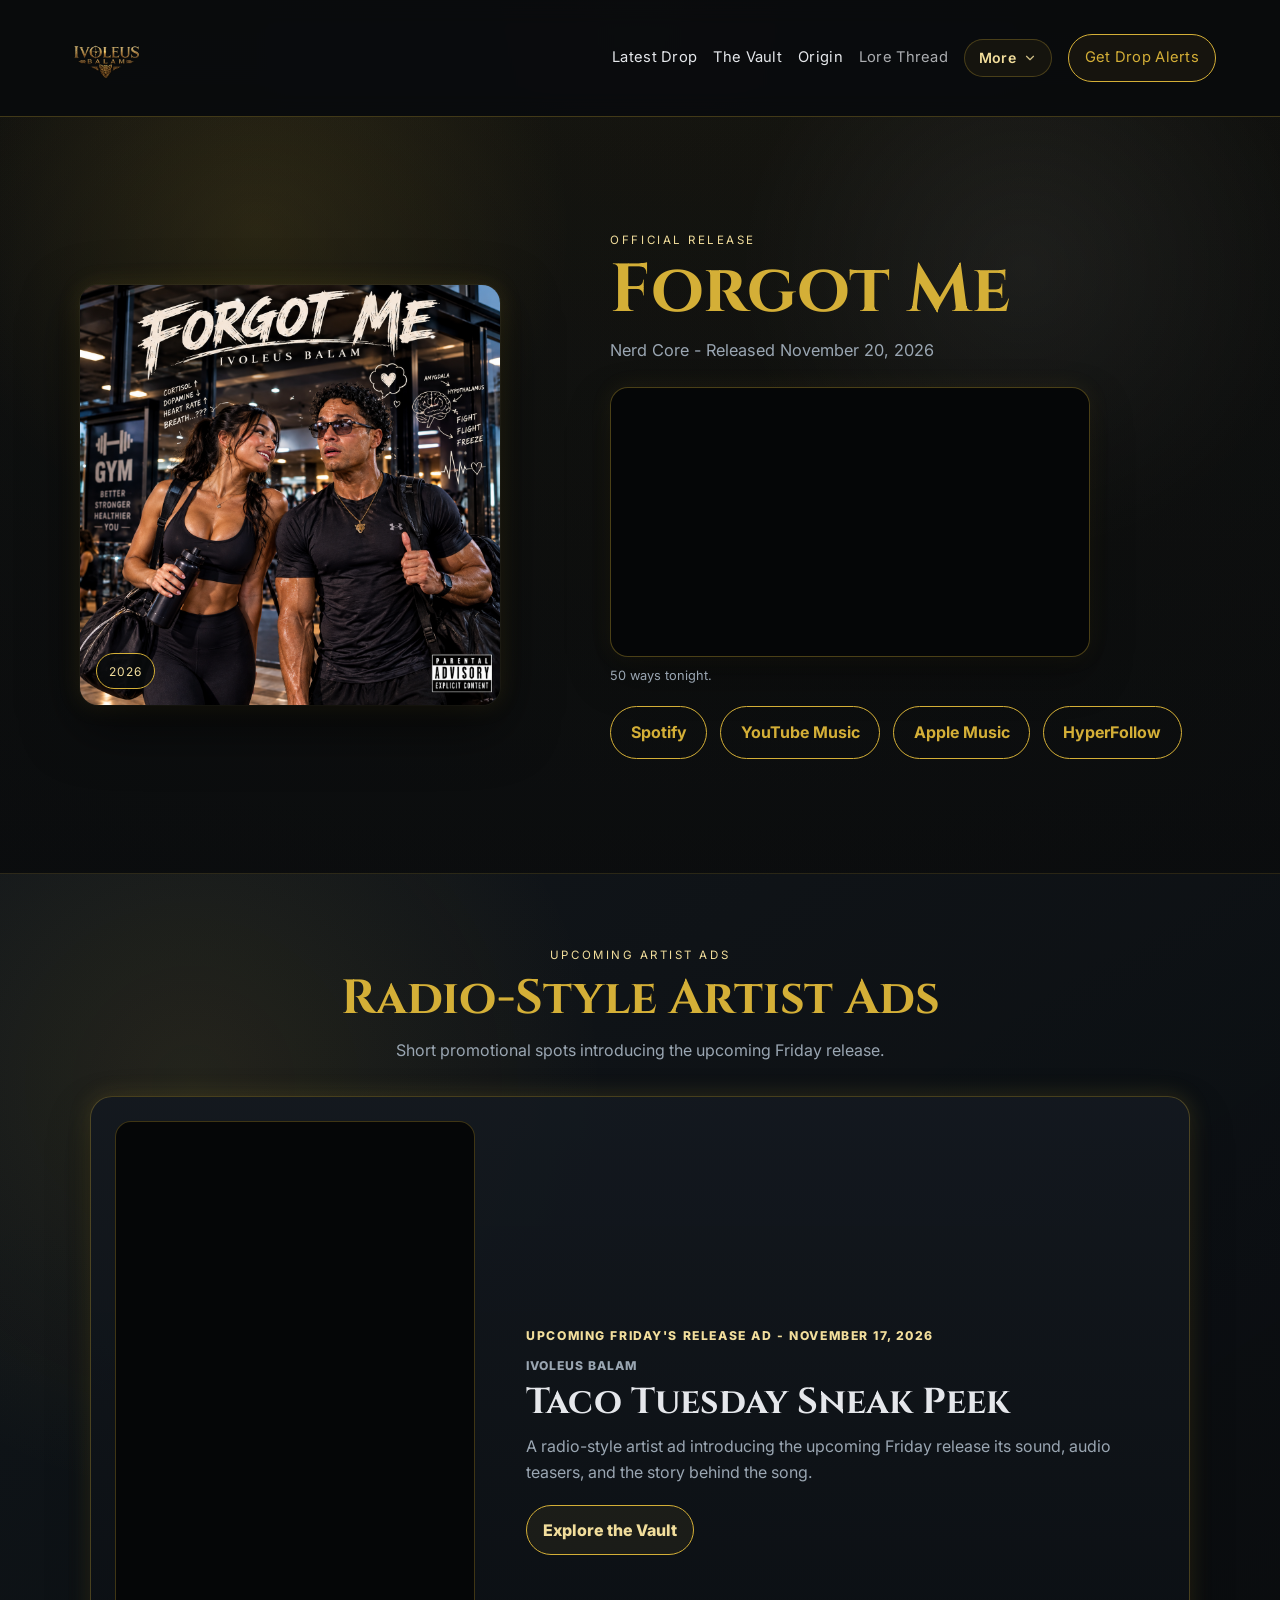
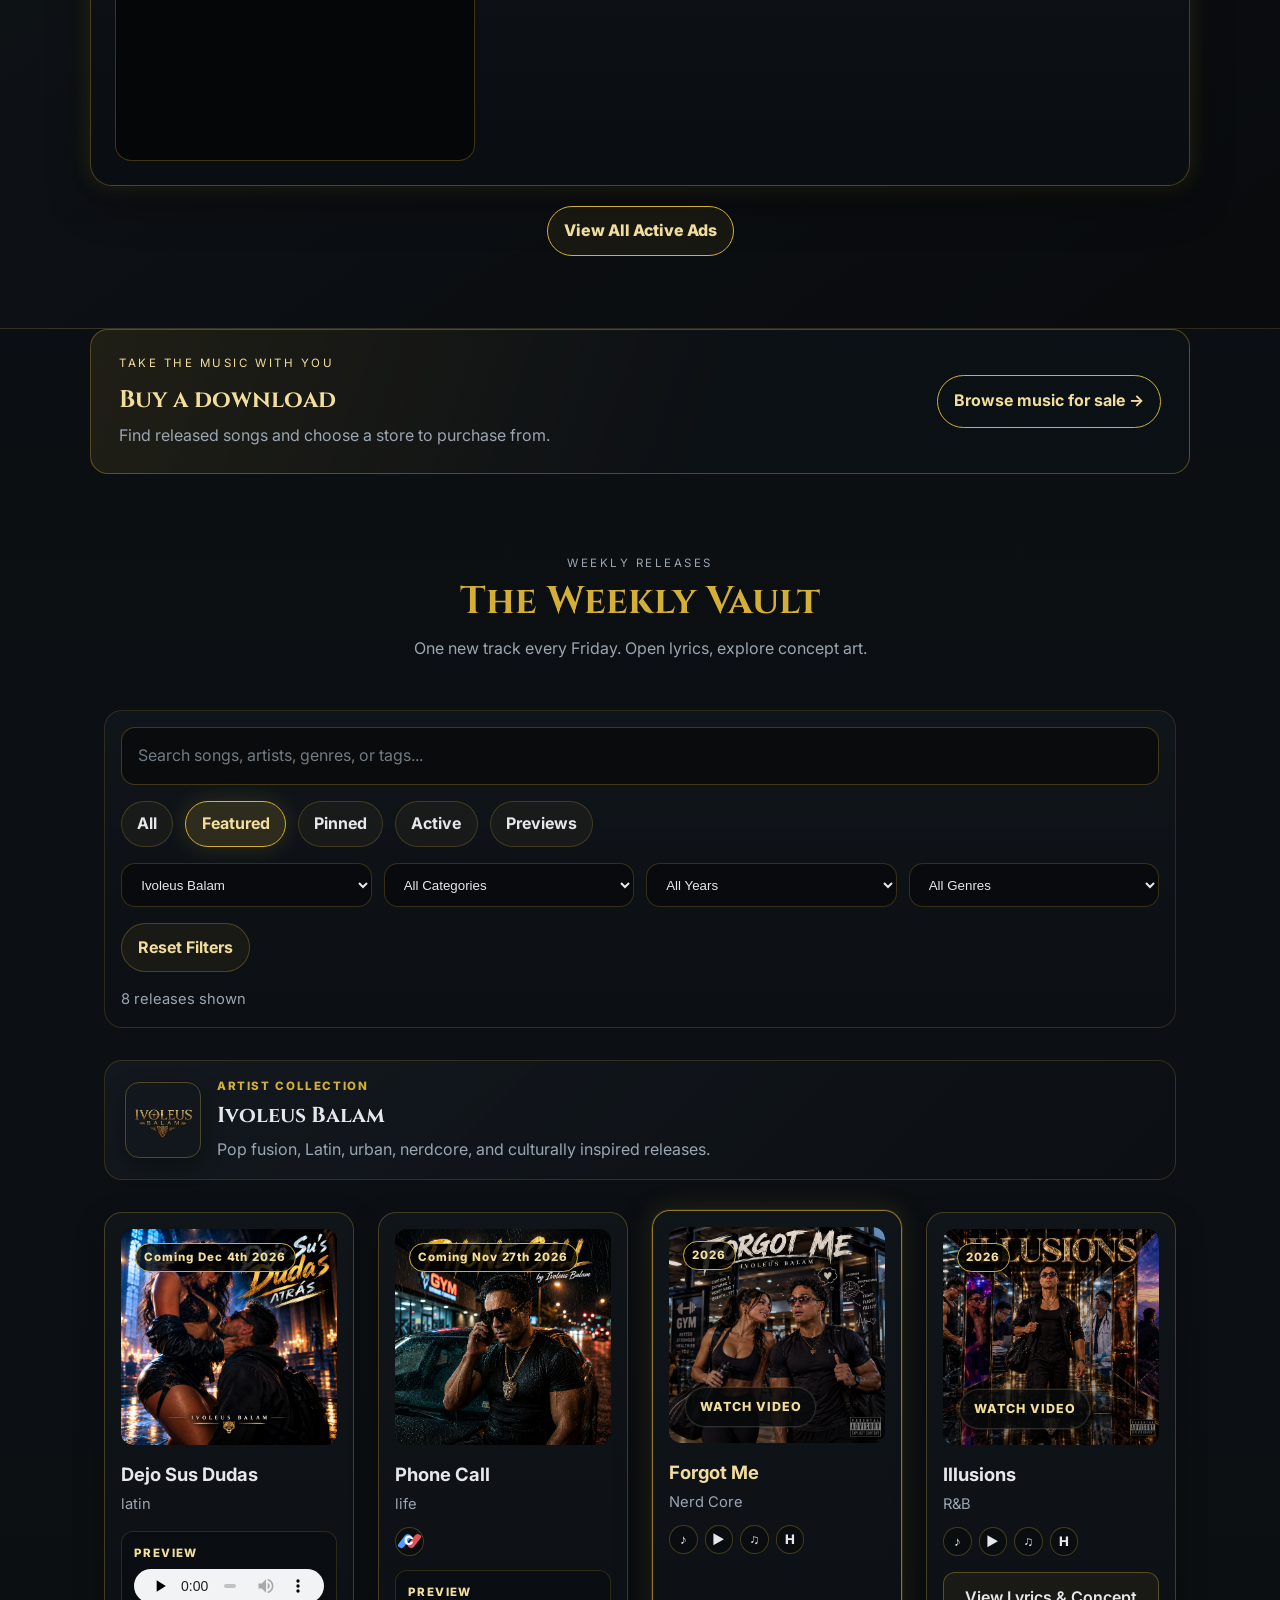
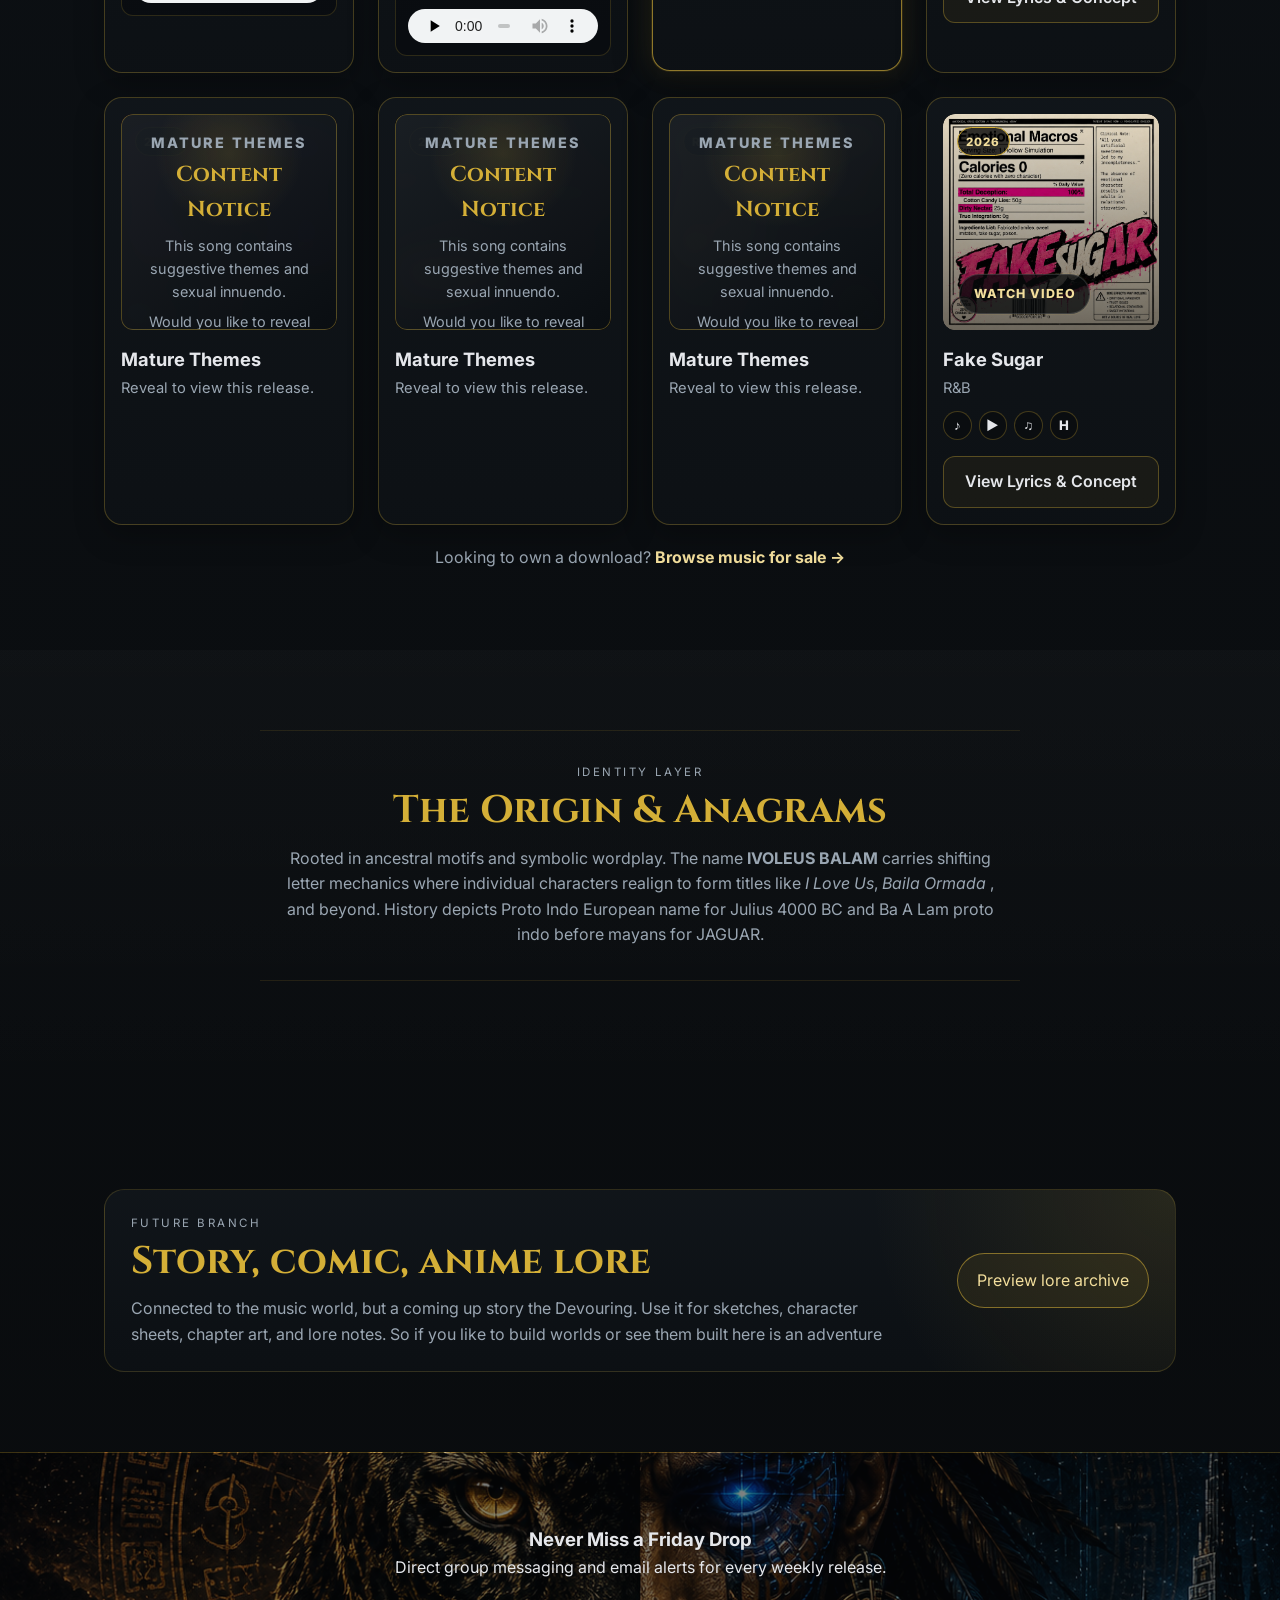
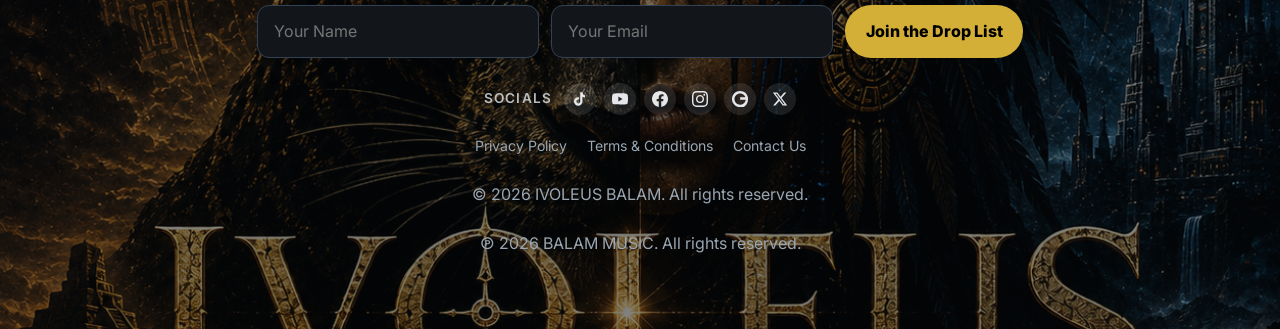
==== commit a192ba21: "Added connection btw songs like albums, json" ====
--- a/index.html
+++ b/index.html
@@ -239,6 +239,7 @@
       </div>
 
       <div class="vault-tools" aria-label="Vault search and filters">
+        <div id="vault-connection-focus" class="vault-connection-focus" aria-live="polite" hidden></div>
         <label class="vault-search">
           <span class="sr-only">Search the vault</span>
           <input id="vault-search-input" type="search" placeholder="Search songs, artists, genres, or tags..." autocomplete="off">
--- a/assets/style/style.css
+++ b/assets/style/style.css
@@ -1151,6 +1151,23 @@
   background: linear-gradient(180deg, rgba(17, 22, 27, 0.92), rgba(12, 16, 20, 0.98));
 }
 
+.vault-connection-focus {
+  grid-column: 1 / -1;
+  display: flex;
+  align-items: center;
+  justify-content: space-between;
+  gap: 1rem;
+  padding: 1rem 1.15rem;
+  border: 1px solid rgba(88, 153, 255, 0.42);
+  border-radius: 16px;
+  background: linear-gradient(110deg, rgba(38, 92, 167, 0.2), rgba(150, 42, 55, 0.16));
+}
+
+.vault-connection-focus[hidden] { display: none; }
+.connection-focus-copy h3 { margin: 0.1rem 0; color: var(--text-main); }
+.connection-focus-copy p:last-child { margin-bottom: 0; color: var(--text-muted); }
+.vault-connection-kicker { margin: 0; color: #9dc4ff; font-size: 0.72rem; font-weight: 800; letter-spacing: 0.12em; text-transform: uppercase; }
+
 .vault-artist-context {
   display: flex;
   align-items: center;
@@ -1449,6 +1466,22 @@
   background: rgba(212, 175, 55, 0.12);
   box-shadow: var(--shadow-gold);
   transform: translateY(-1px);
+}
+
+.card-connection-link { padding: 0; cursor: pointer; }
+.card-connection-link:hover, .card-connection-link:focus-visible {
+  border-color: #8fbaff;
+  background: linear-gradient(135deg, rgba(64, 132, 235, 0.24) 0 48%, rgba(203, 57, 69, 0.24) 52% 100%);
+  box-shadow: 0 0 12px rgba(79, 145, 255, 0.24);
+}
+.connection-mark { position: relative; display: inline-flex; width: 1.1rem; height: 1.1rem; align-items: center; justify-content: center; }
+.connection-mark span { position: relative; z-index: 2; font-size: 0.8rem; font-weight: 900; color: #f2f5fa; }
+.connection-mark i, .connection-mark b { position: absolute; top: 0.1rem; width: 0.42rem; height: 0.88rem; border-radius: 0.16rem; transform: skew(-18deg) rotate(24deg); }
+.connection-mark i { right: 0.03rem; background: #e4515d; }
+.connection-mark b { left: 0.03rem; background: #4e9aff; }
+
+@media (max-width: 560px) {
+  .vault-connection-focus { align-items: flex-start; flex-direction: column; }
 }
 
 .card-stream-link:focus-visible {
